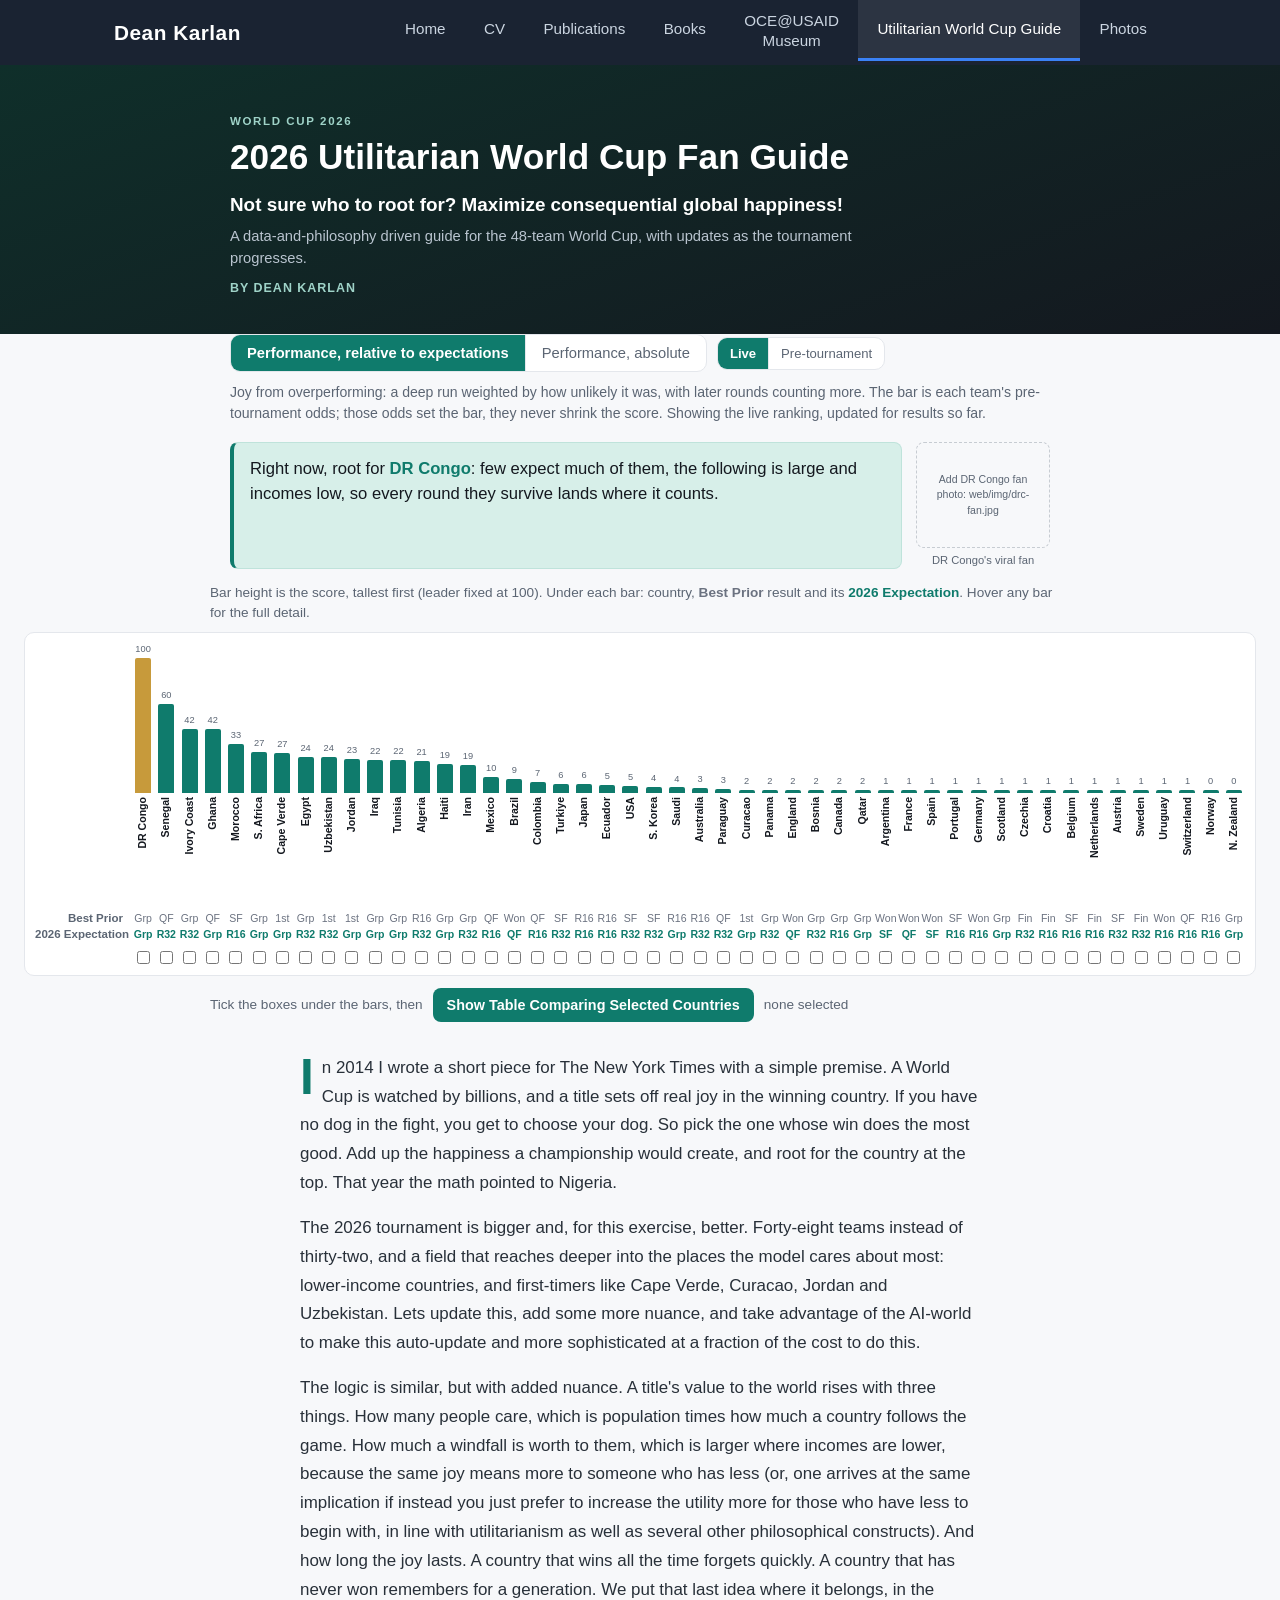
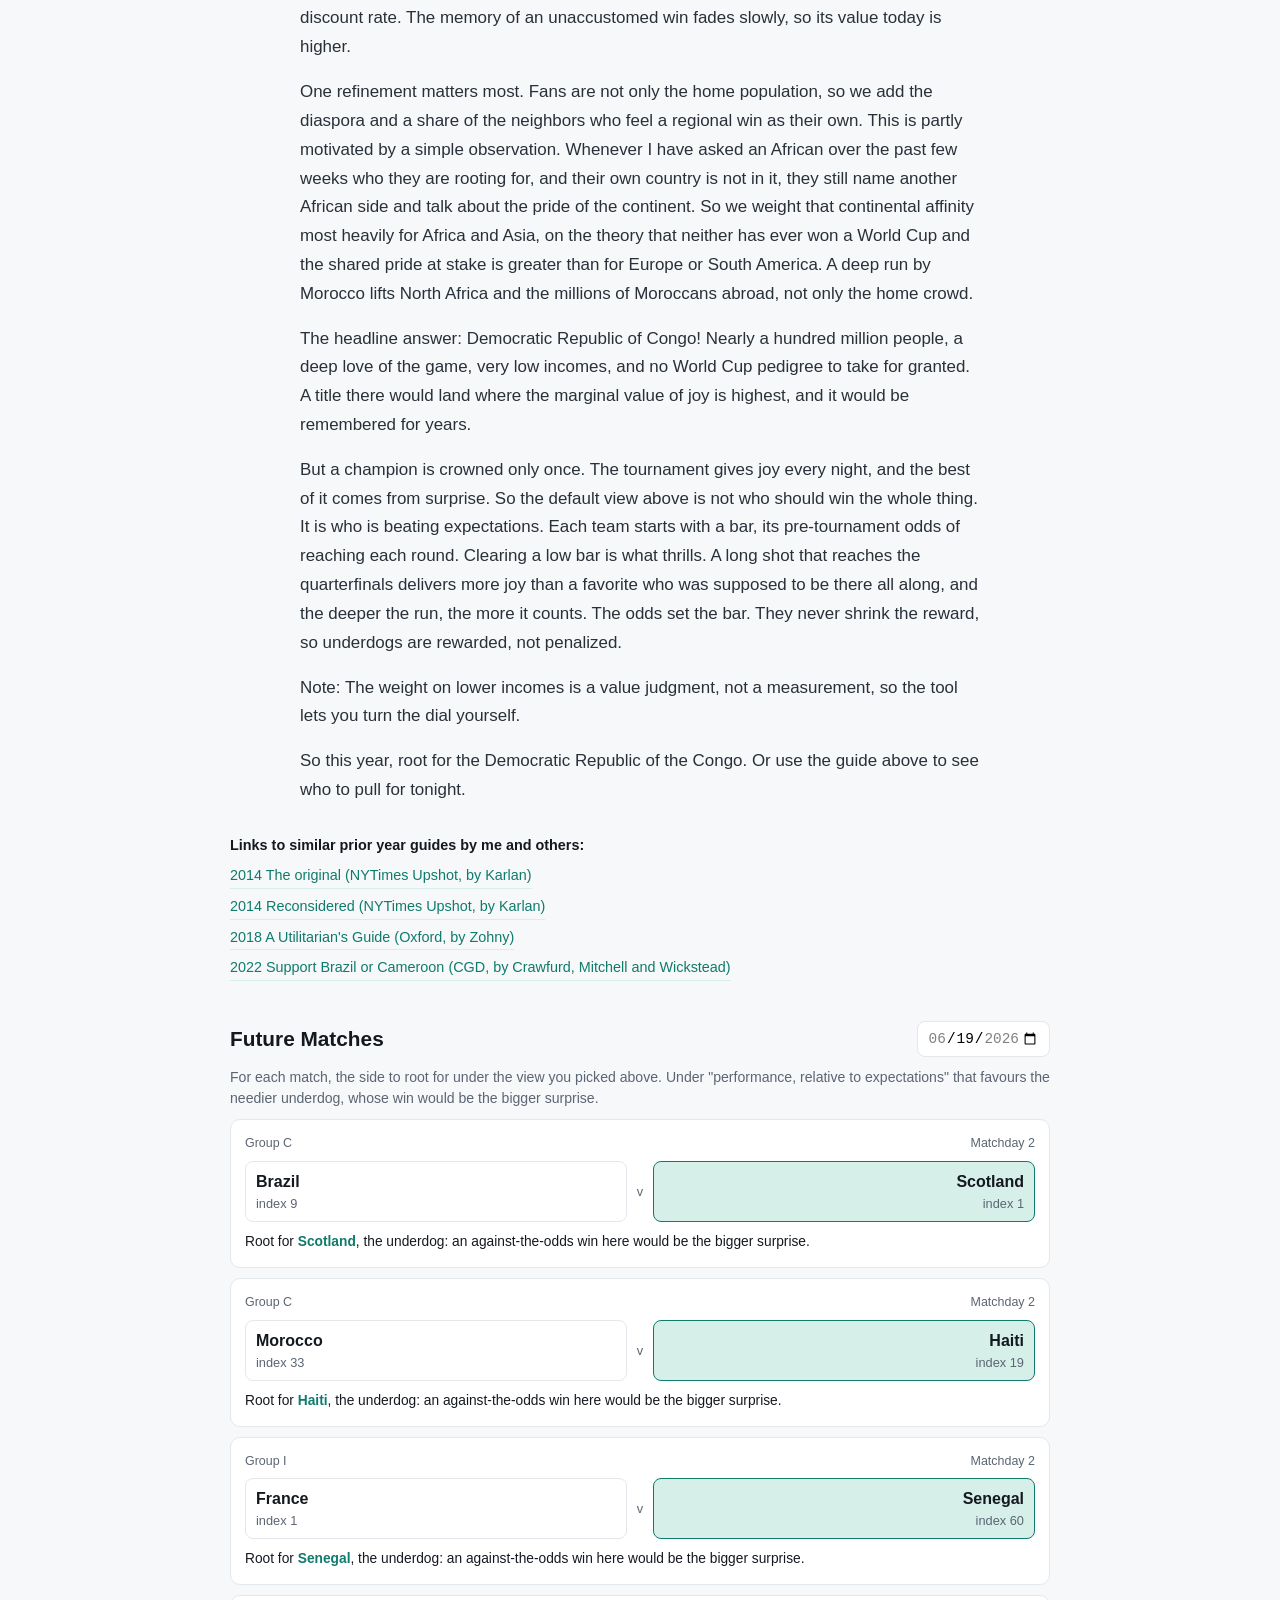
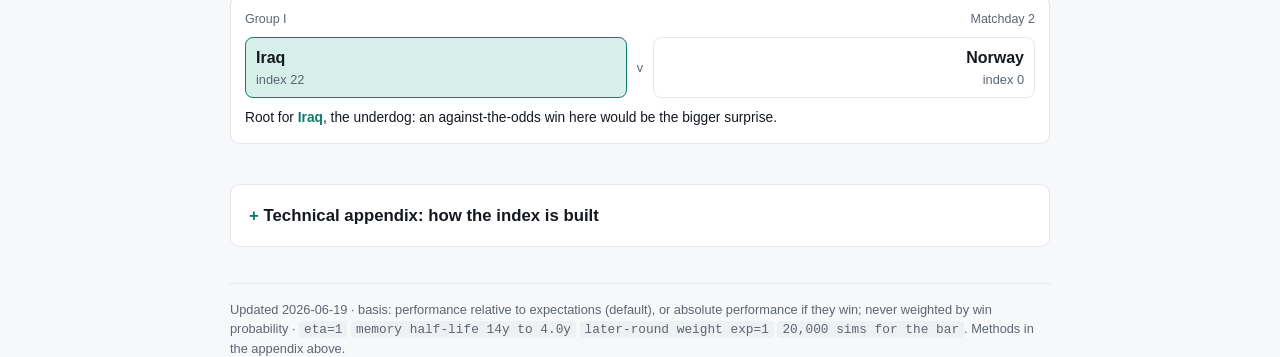
==== worldcup/web/index.html @ 887d2fe8 "Compress via a consumption floor (option C, non-linear); drop display concavity Replace the display-" ====
<!DOCTYPE html>
<html lang="en">
<head>
  <meta charset="UTF-8" />
  <meta name="viewport" content="width=device-width, initial-scale=1.0" />
  <title>2026 Utilitarian World Cup Fan Guide</title>
  <link rel="stylesheet" href="styles.css" />
</head>
<body>
  <!-- Site navigation, mirrored from deankarlan.com so this page sits inside it. -->
  <nav class="site-nav">
    <div class="nav-inner">
      <span class="site-name">Dean Karlan</span>
      <ul>
        <li><a href="https://www.deankarlan.com/">Home</a></li>
        <li><a href="https://drive.google.com/file/d/1ew7vB3uoib5L1WZr1g5mdxZ8Z6TP7IA9/view" target="_blank" rel="noopener">CV</a></li>
        <li><a href="https://www.deankarlan.com/publications">Publications</a></li>
        <li><a href="https://www.deankarlan.com/books">Books</a></li>
        <li><a href="https://www.deankarlan.com/usaid" class="two-line">OCE@USAID<br>Museum</a></li>
        <li><a href="#" class="active">Utilitarian World Cup Guide</a></li>
        <li><a href="https://www.deankarlan.com/photos">Photos</a></li>
      </ul>
    </div>
  </nav>

  <header>
    <div class="wrap">
      <p class="kicker">World Cup 2026</p>
      <h1>2026 Utilitarian World Cup Fan Guide</h1>
      <p class="standfirst">Not sure who to root for? Maximize consequential global happiness!</p>
      <p class="standfirst-sub">A data-and-philosophy driven guide for the 48-team World Cup, with updates as the tournament progresses.</p>
      <p class="byline">By Dean Karlan</p>
    </div>
  </header>

  <main class="wrap">
    <!-- Results first -->
    <section class="controls">
      <div class="toggle-row">
        <div class="toggle" id="view-toggle">
          <button data-view="surprise" class="active">Performance, relative to expectations</button>
          <button data-view="rooting">Performance, absolute</button>
        </div>
        <div class="toggle small" id="time-toggle" title="Applies to the relative-to-expectations view">
          <button data-time="live" class="active">Live</button>
          <button data-time="pre">Pre-tournament</button>
        </div>
      </div>
      <p class="view-note" id="view-note"></p>
    </section>

    <div class="topline">
      <div id="headline" class="headline"></div>
      <figure class="hero-photo">
        <img src="img/drc-fan.jpg" alt="DR Congo's viral statue fan" onerror="this.closest('figure').classList.add('noimg')" />
        <figcaption>DR Congo's viral fan</figcaption>
      </figure>
    </div>

    <section class="chart-wrap">
      <p class="chart-legend">Bar height is the score, tallest first (leader fixed at
        100). Under each bar: country, <span class="lg-prior">Best Prior</span> result
        and its <span class="lg-exp">2026 Expectation</span>. Hover any bar for the
        full detail.</p>
      <div id="chart"></div>
      <div id="tooltip" class="tooltip hidden"></div>
      <div class="compare-bar">
        <span class="compare-hint">Tick the boxes under the bars, then</span>
        <button id="compare-btn" class="compare-btn">Show Table Comparing Selected Countries</button>
        <span id="compare-count" class="compare-count"></span>
      </div>
    </section>

    <section id="compare-table" class="compare-table hidden"></section>

    <!-- Narrative -->
    <article class="essay">
      <p>In 2014 I wrote a short piece for The New York Times with a simple premise.
        A World Cup is watched by billions, and a title sets off real joy in the
        winning country. If you have no dog in the fight, you get to choose your
        dog. So pick the one whose win does the most good. Add up the happiness a
        championship would create, and root for the country at the top. That year
        the math pointed to Nigeria.</p>

      <p>The 2026 tournament is bigger and, for this exercise, better. Forty-eight
        teams instead of thirty-two, and a field that reaches deeper into the
        places the model cares about most: lower-income countries, and first-timers
        like Cape Verde, Curacao, Jordan and Uzbekistan. Lets update this, add some
        more nuance, and take advantage of the AI-world to make this auto-update and
        more sophisticated at a fraction of the cost to do this.</p>

      <p>The logic is similar, but with added nuance. A title's value to the world
        rises with three things. How many people care, which is population times
        how much a country follows the game. How much a windfall is worth to them,
        which is larger where incomes are lower, because the same joy means more to
        someone who has less (or, one arrives at the same implication if instead you
        just prefer to increase the utility more for those who have less to begin
        with, in line with utilitarianism as well as several other philosophical
        constructs). And how long the joy lasts. A country that wins all the time
        forgets quickly. A country that has never won remembers for a generation. We
        put that last idea where it belongs, in the discount rate. The memory of an
        unaccustomed win fades slowly, so its value today is higher.</p>

      <p>One refinement matters most. Fans are not only the home population, so we
        add the diaspora and a share of the neighbors who feel a regional win as
        their own. This is partly motivated by a simple observation. Whenever I have
        asked an African over the past few weeks who they are rooting for, and their
        own country is not in it, they still name another African side and talk about
        the pride of the continent. So we weight that continental affinity most
        heavily for Africa and Asia, on the theory that neither has ever won a World
        Cup and the shared pride at stake is greater than for Europe or South
        America. A deep run by Morocco lifts North Africa and the millions of
        Moroccans abroad, not only the home crowd.</p>

      <p>The headline answer: Democratic Republic of Congo! Nearly a hundred million
        people, a deep love of the game, very low incomes, and no World Cup pedigree
        to take for granted. A title there would land where the marginal value of
        joy is highest, and it would be remembered for years.</p>

      <p>But a champion is crowned only once. The tournament gives joy every night,
        and the best of it comes from surprise. So the default view above is not who
        should win the whole thing. It is who is beating expectations. Each team
        starts with a bar, its pre-tournament odds of reaching each round. Clearing
        a low bar is what thrills. A long shot that reaches the quarterfinals
        delivers more joy than a favorite who was supposed to be there all along,
        and the deeper the run, the more it counts. The odds set the bar. They never
        shrink the reward, so underdogs are rewarded, not penalized.</p>

      <p>Note: The weight on lower incomes is a value judgment, not a measurement,
        so the tool lets you turn the dial yourself.</p>

      <p>So this year, root for the Democratic Republic of the Congo. Or use the
        guide above to see who to pull for tonight.</p>
    </article>

    <div class="reading">
      <span class="reading-label">Links to similar prior year guides by me and others:</span>
      <a href="https://www.nytimes.com/2014/06/26/upshot/why-you-should-root-for-nigeria-or-brazil-mexico-or-ghana.html" target="_blank" rel="noopener">2014 The original (NYTimes Upshot, by Karlan)</a>
      <a href="https://www.nytimes.com/2014/07/05/upshot/which-world-cup-team-to-root-for-reconsidered.html" target="_blank" rel="noopener">2014 Reconsidered (NYTimes Upshot, by Karlan)</a>
      <a href="https://blog.uehiro.ox.ac.uk/2018/06/the-utilitarians-guide-to-the-fifa-world-cup/" target="_blank" rel="noopener">2018 A Utilitarian's Guide (Oxford, by Zohny)</a>
      <a href="https://www.cgdev.org/blog/why-you-should-support-brazil-or-cameroon-2022-world-cup" target="_blank" rel="noopener">2022 Support Brazil or Cameroon (CGD, by Crawfurd, Mitchell and Wickstead)</a>
    </div>

    <!-- Future matches -->
    <section class="tonight">
      <div class="tonight-head">
        <h2>Future Matches</h2>
        <input type="date" id="match-date" />
      </div>
      <p class="view-note">For each match, the side to root for under the view you
        picked above. Under "performance, relative to expectations" that favours the
        needier underdog, whose win would be the bigger surprise.</p>
      <div id="matches"></div>
    </section>

    <details class="appendix">
      <summary>Technical appendix: how the index is built</summary>
      <div class="appendix-body">
        <h3>The model</h3>
        <p>For each country <em>i</em>, the value of a title is the product of three
          terms, <strong>W = N x MU x V</strong>.</p>
        <ul>
          <li><strong>N, reach.</strong> Engaged home fans, which is population
            times how much the country follows the game, plus the diaspora, plus a
            share of co-confederation neighbors who share a regional win. That
            continental share is largest for Africa and Asia, neither of which has
            won a World Cup, and smallest for Europe and South America.</li>
          <li><strong>MU, need.</strong> The same joy is worth more to a country
            with less, the standard economics of diminishing marginal utility. So we
            weight each country by how poor it is. A country whose people consume
            half as much per head as another counts, at the default setting, for
            roughly twice as much. One parameter sets how hard we lean toward the
            poor: crank it up and we favor the poor even more; lower it toward zero
            and we favor them less, until at zero everyone counts the same. Which
            value to choose is ultimately a question for the philosopher and the
            social planner. The tilt toward the poor is always on. Below a
            subsistence consumption level the weight stops rising, so the very
            poorest countries are treated alike rather than one extreme outlier
            dwarfing every other team.</li>
          <li><strong>V, memory.</strong> A title is a glow that fades, and we value
            the present value of that fading stream rather than a single moment.
            Pedigree sets how fast it fades. A serial winner's glow is largely gone
            in about four years; a country with no history holds it for around
            fourteen.</li>
        </ul>

        <h3>Performance relative to expectations (the default view)</h3>
        <p>The bar is each team's pre-tournament chance of reaching each knockout
          round, from an Elo simulation of the real bracket. The surprise of a run
          is how unlikely it was, summed over the rounds the team reaches and
          weighted so deeper rounds count for more. The odds set the bar. They never
          weight the welfare, so the method rewards underdogs rather than favorites.
          A second toggle compares the live standing with the frozen pre-tournament
          one.</p>

        <h3>Data sources</h3>
        <ul>
          <li>Population and consumption: World Bank World Development Indicators
            (population, and GNI per capita at purchasing power parity).</li>
          <li>The 48-team field and the group draw: FIFA (final draw, 5 December
            2025).</li>
          <li>Team strength and the expectation bar: World Football Elo Ratings
            (eloratings.net).</li>
          <li>Soccer interest: Google Trends, FIFA Big Count registered players, and
            a curated culture and television-reach score.</li>
          <li>Diaspora size: United Nations international migrant-stock estimates.</li>
          <li>Pedigree and best prior finishes: World Cup and continental
            championship records.</li>
          <li>Live results and fixtures: football-data.org.</li>
        </ul>

        <h3>The evidence behind the joy</h3>
        <p>That happiness tracks surprise: Rutledge, Skandali, Dayan and Dolan
          (2014), Mellers et al. (1997), Koszegi and Rabin (2006). That it fades,
          faster with repetition: Frederick and Loewenstein (1999). That a shocking,
          meaningful win is remembered for years: Brown and Kulik (1977). That the
          daily mood bump itself is brief: Stieger, Goetz and Gehrig (2015). On the
          size of the wellbeing effect of national sporting success: Kavetsos and
          Szymanski (2010).</p>

        <h3>Caveats</h3>
        <ul>
          <li>Diaspora, interest and pedigree figures are documented estimates.</li>
          <li>The size of the happiness bump is a flat assumed value.</li>
          <li>Not yet incorporated: upset losses can raise domestic violence (Card
            and Dahl 2011), and the losing finalist's fans are let down.</li>
        </ul>

        <p class="produced">Produced using Claude.ai code.</p>
      </div>
    </details>

    <footer id="meta" class="meta"></footer>
  </main>

  <script src="app.js"></script>
</body>
</html>
---- worldcup/web/styles.css ----
:root {
  --ink: #14181f;
  --muted: #5b6573;
  --line: #e4e7ec;
  --bg: #f7f8fa;
  --card: #ffffff;
  --accent: #0f7b6c;
  --accent-soft: #d7efe9;
  --gold: #c79a3b;
  --bar: #0f7b6c;
  --bar-soft: #e6efee;
}

* { margin: 0; padding: 0; box-sizing: border-box; }

body {
  font-family: -apple-system, BlinkMacSystemFont, "Segoe UI", Roboto, Helvetica, sans-serif;
  color: var(--ink);
  background: var(--bg);
  line-height: 1.5;
}

/* Site navigation, mirrored from deankarlan.com */
.site-nav {
  background: #1a2332;
  position: sticky;
  top: 0;
  z-index: 200;
}
.site-nav .nav-inner {
  max-width: 1100px;
  margin: 0 auto;
  display: flex;
  align-items: center;
  justify-content: space-between;
  padding: 0 1.5rem;
}
.site-nav .site-name {
  color: #fff;
  font-size: 1.3rem;
  font-weight: 600;
  padding: 1rem 0;
  letter-spacing: 0.5px;
}
.site-nav ul { list-style: none; display: flex; gap: 0; margin: 0; padding: 0; }
.site-nav li a {
  color: #cbd5e1;
  text-decoration: none;
  padding: 1.1rem 1.2rem;
  display: block;
  font-size: 0.95rem;
  transition: all 0.2s;
  border-bottom: 3px solid transparent;
}
.site-nav li a.two-line { text-align: center; line-height: 1.3; padding-top: 0.7rem; padding-bottom: 0.7rem; }
.site-nav li a:hover, .site-nav li a.active {
  color: #fff;
  background: rgba(255, 255, 255, 0.08);
  border-bottom-color: #3b82f6;
}

/* Background / further-reading links on the front page */
.reading {
  margin: 30px 0 8px;
  display: flex;
  flex-direction: column;
  align-items: flex-start;
  gap: 7px;
  font-size: 0.9rem;
}
.reading-label { color: var(--ink); font-weight: 700; margin-bottom: 2px; }
.reading a {
  color: var(--accent);
  text-decoration: none;
  border-bottom: 1px solid var(--accent-soft);
  padding-bottom: 1px;
}
.reading a:hover { border-bottom-color: var(--accent); }

.wrap { max-width: 860px; margin: 0 auto; padding: 0 20px; }

header {
  background: linear-gradient(160deg, #0f2f2a 0%, #14181f 100%);
  color: #fff;
  padding: 48px 0 36px;
}

.kicker {
  text-transform: uppercase;
  letter-spacing: 0.14em;
  font-size: 0.72rem;
  color: #9fd3c8;
  font-weight: 600;
}

header h1 { font-size: 2.2rem; line-height: 1.1; margin: 8px 0 14px; }

.standfirst { max-width: 640px; color: #fff; font-size: 1.18rem; font-weight: 600; }
.standfirst-sub { margin-top: 6px; max-width: 640px; color: #b9c4cf; font-size: 0.92rem; }
.byline {
  margin-top: 10px; color: #9fd3c8; font-size: 0.78rem; font-weight: 700;
  letter-spacing: 0.08em; text-transform: uppercase;
}

/* Readable main text */
.essay { max-width: 680px; margin: 32px auto 8px; }
.essay p { margin-bottom: 16px; font-size: 1.06rem; line-height: 1.7; color: #283039; }
.essay p:first-child::first-letter {
  font-size: 3.1rem; line-height: 0.8; font-weight: 700;
  float: left; margin: 4px 8px 0 0; color: var(--accent);
}

.toolintro { margin-top: 26px; }
.toolintro h2 { font-size: 1.4rem; margin-bottom: 10px; }

/* Live pick callout, now in the light body */
#headline.headline {
  background: var(--accent-soft);
  border: 1px solid #bfe3db;
  border-left: 4px solid var(--accent);
  border-radius: 8px;
  padding: 14px 16px;
  font-size: 1.04rem;
  color: var(--ink);
}
#headline.headline b { color: var(--accent); font-weight: 700; }

/* Technical appendix (native expand/collapse) */
.appendix {
  margin-top: 40px;
  background: var(--card);
  border: 1px solid var(--line);
  border-radius: 10px;
  padding: 4px 18px;
}
.appendix summary {
  cursor: pointer;
  font-weight: 600;
  font-size: 1.05rem;
  padding: 14px 0;
  color: var(--ink);
  list-style: none;
}
.appendix summary::-webkit-details-marker { display: none; }
.appendix summary::before { content: "+ "; color: var(--accent); font-weight: 700; }
.appendix[open] summary::before { content: "- "; }
.appendix-body { padding: 4px 0 16px; max-width: 680px; }
.appendix-body h3 { font-size: 1rem; margin: 18px 0 6px; color: var(--accent); }
.appendix-body p, .appendix-body li { font-size: 0.94rem; line-height: 1.6; color: #3a434e; }
.appendix-body ul { margin: 6px 0 6px 18px; }
.appendix-body li { margin-bottom: 6px; }
.appendix-body .produced { margin-top: 20px; font-size: 0.85rem; color: var(--muted); font-style: italic; }

main { padding: 28px 0 60px; }

.controls { margin-bottom: 18px; }

.toggle-row { display: flex; gap: 10px; flex-wrap: wrap; align-items: center; }
.toggle.small button { padding: 8px 12px; font-size: 0.82rem; }
.toggle.muted { opacity: 0.4; }

.toggle {
  display: inline-flex;
  background: var(--card);
  border: 1px solid var(--line);
  border-radius: 10px;
  overflow: hidden;
  flex-wrap: wrap;
}
.toggle button {
  border: none;
  background: none;
  padding: 10px 16px;
  font-size: 0.92rem;
  cursor: pointer;
  color: var(--muted);
  border-right: 1px solid var(--line);
}
.toggle button:last-child { border-right: none; }
.toggle button.active { background: var(--accent); color: #fff; font-weight: 600; }

.view-note { color: var(--muted); font-size: 0.88rem; margin-top: 10px; }

.ranking { display: flex; flex-direction: column; gap: 8px; margin-top: 8px; }

.row {
  background: var(--card);
  border: 1px solid var(--line);
  border-radius: 10px;
  padding: 12px 14px;
  display: grid;
  grid-template-columns: 26px 2fr 2.4fr;
  align-items: center;
  gap: 14px;
  cursor: pointer;
  transition: border-color 0.15s, transform 0.05s;
}
.row:hover { border-color: var(--accent); }
.row:active { transform: scale(0.998); }
.row .rank { color: var(--muted); font-variant-numeric: tabular-nums; font-size: 0.9rem; }
.row .name { font-weight: 600; }
.row .name small { display: block; font-weight: 400; color: var(--muted); font-size: 0.76rem; }
.row .compare { margin-top: 5px; display: flex; flex-direction: column; gap: 1px; }
.row .cmp { font-size: 0.8rem; color: #3a434e; font-variant-numeric: tabular-nums; }
.row .cmp .cmp-k { display: inline-block; min-width: 118px; color: var(--muted); }
.row .badge {
  display: inline-block; font-size: 0.62rem; font-weight: 700; letter-spacing: 0.03em;
  color: var(--gold); margin-left: 6px; vertical-align: middle;
}
.row .badge.host { color: var(--accent); }
.row .badge.out { color: #b91c1c; }

.bar-wrap { background: var(--bar-soft); border-radius: 6px; height: 22px; position: relative; }
.bar { background: var(--bar); height: 100%; border-radius: 6px; min-width: 2px; }
.bar-val {
  position: absolute; right: 8px; top: 0; line-height: 22px;
  font-size: 0.78rem; font-weight: 600; color: var(--ink);
}
.row .p { text-align: right; font-size: 0.82rem; color: var(--muted); font-variant-numeric: tabular-nums; }

.row.top .bar { background: var(--gold); }

.tonight { margin-top: 40px; }
.tonight-head { display: flex; align-items: center; justify-content: space-between; gap: 12px; }
.tonight-head h2 { font-size: 1.3rem; }
#match-date { padding: 8px 10px; border: 1px solid var(--line); border-radius: 8px; font-size: 0.9rem; }

.match {
  background: var(--card); border: 1px solid var(--line); border-radius: 10px;
  padding: 14px; margin-top: 10px;
}
.match-top { display: flex; justify-content: space-between; color: var(--muted); font-size: 0.78rem; margin-bottom: 8px; }
.match-teams { display: grid; grid-template-columns: 1fr auto 1fr; align-items: center; gap: 10px; }
.side { padding: 8px 10px; border-radius: 8px; border: 1px solid var(--line); }
.side.pick { border-color: var(--accent); background: var(--accent-soft); }
.side .tn { font-weight: 600; }
.side .ti { font-size: 0.8rem; color: var(--muted); }
.side.right { text-align: right; }
.vs { color: var(--muted); font-size: 0.8rem; }
.pick-line { margin-top: 10px; font-size: 0.86rem; }
.pick-line b { color: var(--accent); }
.empty { color: var(--muted); padding: 16px 0; }

.meta { margin-top: 36px; padding-top: 16px; border-top: 1px solid var(--line); color: var(--muted); font-size: 0.8rem; }
.meta code { background: #eef1f4; padding: 1px 5px; border-radius: 4px; }

.drawer {
  position: fixed; top: 0; right: 0; width: 380px; max-width: 92vw; height: 100%;
  background: #fff; box-shadow: -4px 0 24px rgba(0,0,0,0.18); z-index: 50;
  padding: 24px; overflow-y: auto; transition: transform 0.22s ease;
}
.drawer.hidden { transform: translateX(102%); }
#drawer-close { position: absolute; top: 12px; right: 16px; border: none; background: none; font-size: 1.7rem; cursor: pointer; color: var(--muted); }
.drawer h3 { font-size: 1.3rem; margin-bottom: 2px; }
.drawer .sub { color: var(--muted); font-size: 0.85rem; margin-bottom: 16px; }
.kv { display: flex; justify-content: space-between; padding: 9px 0; border-bottom: 1px solid var(--line); font-size: 0.9rem; }
.kv .k { color: var(--muted); }
.kv .v { font-weight: 600; font-variant-numeric: tabular-nums; }
.kv-group {
  margin-top: 18px; margin-bottom: 2px; font-size: 0.72rem; font-weight: 700;
  text-transform: uppercase; letter-spacing: 0.08em; color: var(--accent);
}
.drawer .note { margin-top: 16px; font-size: 0.82rem; color: var(--muted); background: var(--bg); padding: 12px; border-radius: 8px; }

@media (max-width: 620px) {
  .row { grid-template-columns: 22px 1.5fr 1.5fr; }
  .row .cmp .cmp-k { min-width: 0; margin-right: 4px; }
  header h1 { font-size: 1.7rem; }
  .site-nav .nav-inner { flex-direction: column; padding: 0.4rem 1rem; }
  .site-nav .site-name { padding: 0.5rem 0; }
  .site-nav ul { flex-wrap: wrap; justify-content: center; }
  .site-nav li a { padding: 0.6rem 0.7rem; font-size: 0.82rem; }
  .site-nav li a.two-line br { display: none; }
}

/* ---- Compare bar ---- */
.compare-bar { margin-top: 12px; display: flex; align-items: center; gap: 12px; flex-wrap: wrap; }
.compare-btn {
  background: var(--accent); color: #fff; border: none; border-radius: 8px;
  padding: 9px 14px; font-size: 0.9rem; font-weight: 600; cursor: pointer;
}
.compare-btn:hover { background: #0c6457; }
.compare-count { color: var(--muted); font-size: 0.85rem; }

/* ---- Flipped bar chart ---- */
.chart-wrap { margin-top: 14px; }
.chart-legend { color: var(--muted); font-size: 0.85rem; margin-bottom: 8px; }
.chart-legend .lg-prior { color: #6b7280; font-weight: 700; }
.chart-legend .lg-exp { color: var(--accent); font-weight: 700; }

.chart-scroll {
  overflow-x: auto;
  padding: 6px 2px 10px;
  border: 1px solid var(--line);
  border-radius: 10px;
  background: var(--card);
}
.chart { display: flex; align-items: flex-end; gap: 3px; min-width: min-content; }
.col {
  flex: 0 0 76px; width: 76px; display: flex; flex-direction: column;
  align-items: center; padding: 4px 2px 6px; border-radius: 6px; cursor: default;
}
.col:hover { background: #eef5f3; }
.col-val { font-size: 0.72rem; font-weight: 700; color: var(--ink); height: 15px; }
.barbox { height: 200px; width: 100%; display: flex; align-items: flex-end; justify-content: center; }
.bar { width: 62%; min-height: 2px; background: var(--bar); border-radius: 3px 3px 0 0; transition: height 0.2s; }
.col.top .bar { background: var(--gold); }
.col.out .bar { background: #d8a7a7; }
.col-name {
  font-size: 0.72rem; font-weight: 600; text-align: center; margin-top: 5px;
  line-height: 1.12; height: 26px; overflow: hidden; color: var(--ink);
}
.col-prior { font-size: 0.7rem; color: #6b7280; margin-top: 2px; }
.col-exp { font-size: 0.7rem; color: var(--accent); font-weight: 600; }
.col-check { margin-top: 5px; cursor: pointer; }

/* ---- Hover detail card ---- */
.tooltip {
  position: fixed; z-index: 300; width: 250px; background: #fff;
  border: 1px solid var(--line); border-radius: 10px; padding: 10px 12px;
  box-shadow: 0 8px 28px rgba(0,0,0,0.18); font-size: 0.8rem; pointer-events: none;
}
.tooltip.hidden { display: none; }
.tooltip .tip-title { font-weight: 700; font-size: 0.98rem; }
.tooltip .tip-sub { color: var(--muted); font-size: 0.78rem; margin-bottom: 6px; }
.tooltip .kv { display: flex; justify-content: space-between; padding: 3px 0; border-bottom: 1px solid #f1f3f5; }
.tooltip .kv .k { color: var(--muted); }
.tooltip .kv .v { font-weight: 600; font-variant-numeric: tabular-nums; }

/* ---- Comparison table ---- */
.compare-table { margin: 18px 0; background: var(--card); border: 1px solid var(--line); border-radius: 10px; padding: 8px 14px 14px; }
.compare-table.hidden { display: none; }
.compare-table .ct-head { display: flex; align-items: center; justify-content: space-between; }
.compare-table h3 { font-size: 1.05rem; }
#ct-close { background: none; border: none; font-size: 1.5rem; color: var(--muted); cursor: pointer; line-height: 1; }
.ct-scroll { overflow-x: auto; }
.compare-table table { border-collapse: collapse; width: 100%; font-size: 0.86rem; }
.compare-table th, .compare-table td { padding: 7px 10px; text-align: right; white-space: nowrap; border-bottom: 1px solid var(--line); }
.compare-table thead th { color: var(--ink); font-weight: 700; border-bottom: 2px solid var(--line); position: sticky; top: 0; background: var(--card); }
.compare-table tbody th { text-align: left; color: var(--muted); font-weight: 500; }
.compare-table tbody td { font-weight: 600; font-variant-numeric: tabular-nums; }
.compare-table .empty { color: var(--muted); padding: 10px 2px; }

@media (max-width: 620px) {
  .col { flex-basis: 64px; width: 64px; }
}

/* ============ v2: flipped chart, pinned card, photo ============ */
html { overflow-x: clip; }

.topline { display: flex; gap: 14px; align-items: stretch; }
.topline #headline { flex: 1; }
.hero-photo { flex: 0 0 134px; width: 134px; margin: 0; text-align: center; }
.hero-photo img { width: 100%; height: 92px; object-fit: cover; border-radius: 8px; display: block; }
.hero-photo figcaption { font-size: 0.7rem; color: var(--muted); margin-top: 4px; }
.hero-photo.noimg img { display: none; }
.hero-photo.noimg::before {
  content: "Add DR Congo fan photo: web/img/drc-fan.jpg";
  display: flex; align-items: center; justify-content: center; text-align: center;
  height: 92px; border: 1px dashed #c7ccd2; border-radius: 8px; color: var(--muted);
  font-size: 0.66rem; padding: 6px;
}

/* Full-width chart band so 48 bars fit with no horizontal scroll */
.chart-wrap { position: relative; width: 100vw; margin-left: calc(50% - 50vw); padding: 0 24px; margin-top: 14px; }
.chart-legend { max-width: 860px; margin: 0 auto 8px; }

#chart {
  display: grid;
  grid-template-rows: 150px 118px 16px 16px 24px;
  column-gap: 1px;
  align-items: stretch;
  border: 1px solid var(--line);
  border-radius: 10px;
  background: var(--card);
  padding: 10px 10px 8px;
}
#chart .g-label {
  align-self: center; text-align: right; padding-right: 8px;
  font-size: 0.72rem; font-weight: 600; color: var(--muted); white-space: nowrap;
}
.barcell { display: flex; flex-direction: column; justify-content: flex-end; align-items: center; }
.barcell .bval { font-size: 0.58rem; color: var(--muted); margin-bottom: 1px; }
.barcell .bar { width: 72%; min-height: 2px; background: var(--bar); border-radius: 2px 2px 0 0; }
.barcell.top .bar { background: var(--gold); }
.barcell.out .bar { background: #d8a7a7; }
.namecell { display: flex; justify-content: center; align-items: flex-start; overflow: hidden; padding-top: 4px; }
.namecell span { writing-mode: vertical-rl; transform: rotate(180deg); font-size: 0.66rem; font-weight: 600; color: var(--ink); white-space: nowrap; }
.abbr { text-align: center; font-size: 0.66rem; line-height: 1.4; overflow: hidden; white-space: nowrap; }
.abbr.prior { color: #6b7280; }
.abbr.exp { color: var(--accent); font-weight: 700; }
.checkcell { display: flex; justify-content: center; align-items: center; }
.checkcell .col-check { cursor: pointer; }

#tooltip {
  position: absolute; z-index: 50; width: 226px;
  background: #fff; border: 1px solid var(--line); border-radius: 8px;
  padding: 8px 10px; box-shadow: 0 8px 26px rgba(0,0,0,0.18);
  font-size: 0.72rem; pointer-events: none;
}
#tooltip.hidden { display: none; }
#tooltip .tip-title { font-weight: 700; font-size: 0.92rem; }
#tooltip .tip-sub { color: var(--muted); font-size: 0.7rem; margin-bottom: 5px; }
#tooltip .kv { display: flex; justify-content: space-between; gap: 10px; padding: 1px 0; }
#tooltip .kv .k { color: var(--muted); }
#tooltip .kv .v { font-weight: 600; font-variant-numeric: tabular-nums; }

.compare-bar { max-width: 860px; margin: 12px auto 0; display: flex; align-items: center; gap: 10px; flex-wrap: wrap; }
.compare-hint { color: var(--muted); font-size: 0.85rem; }
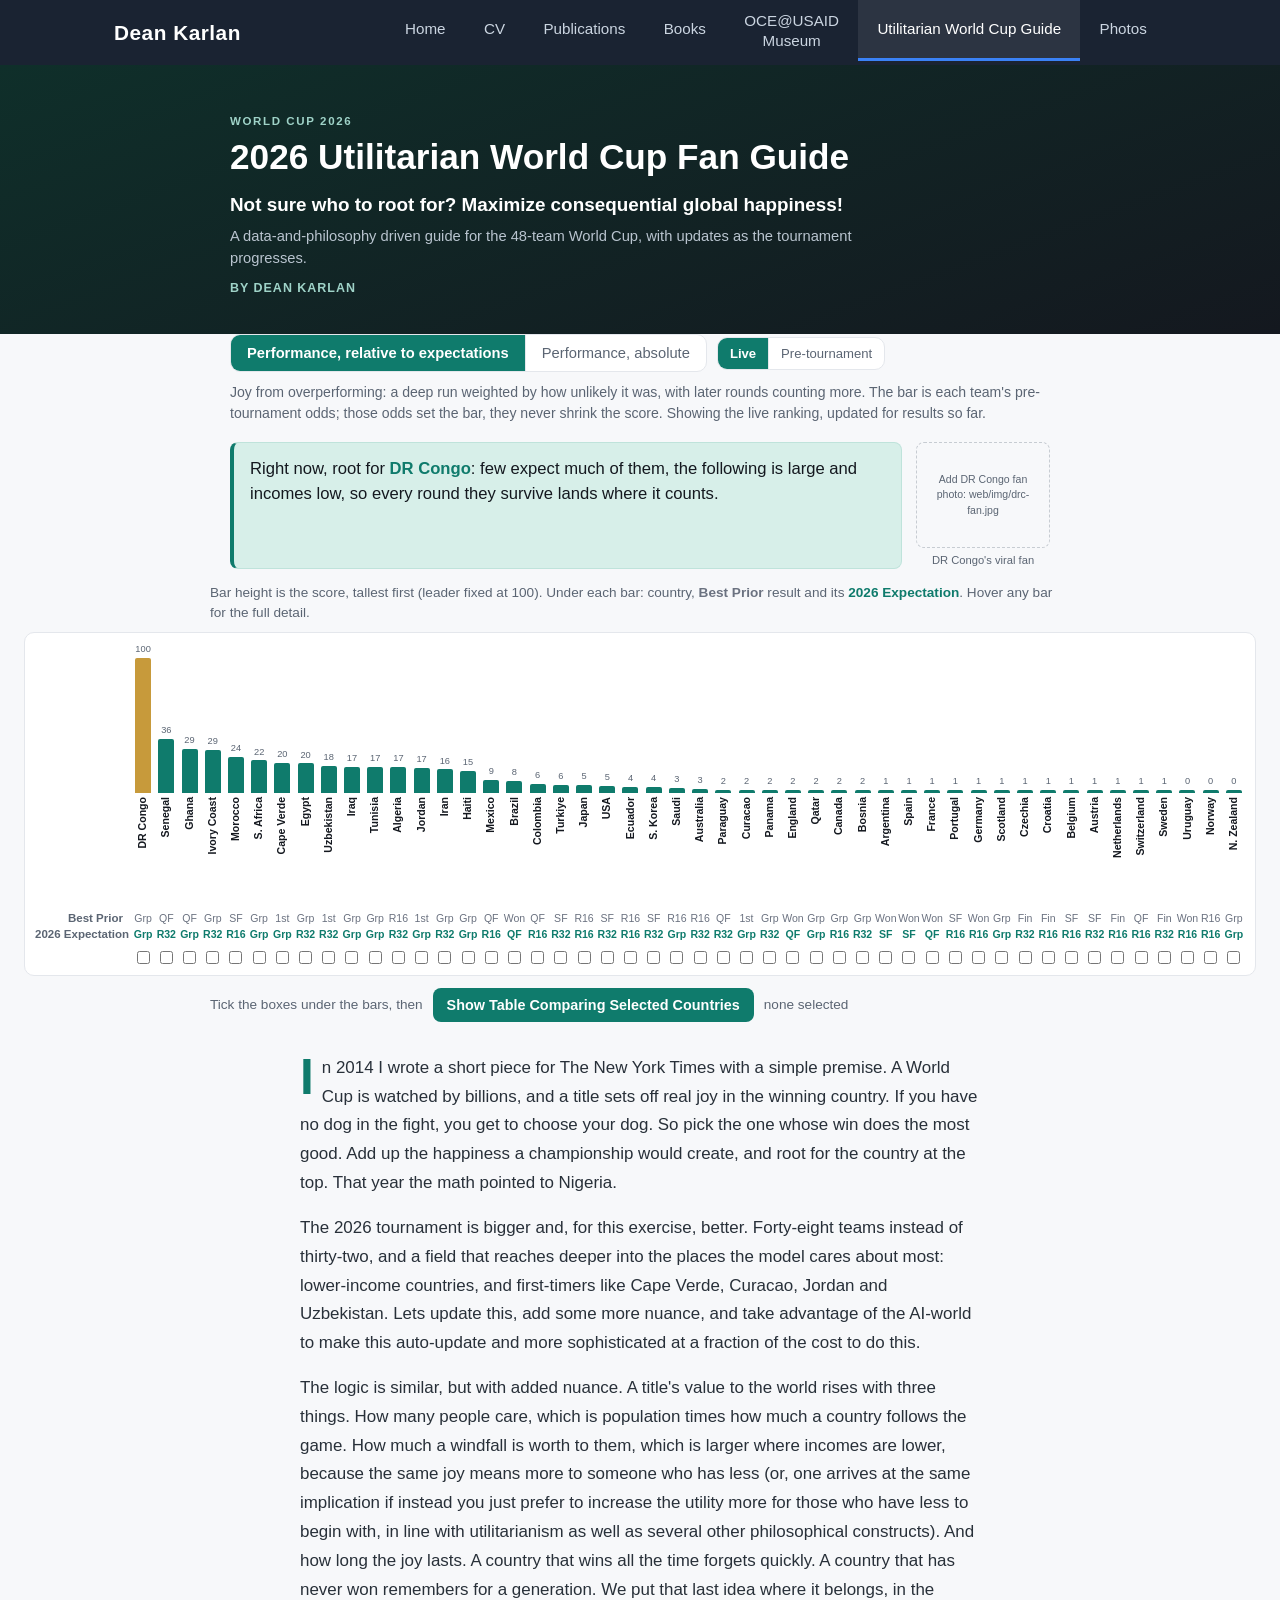
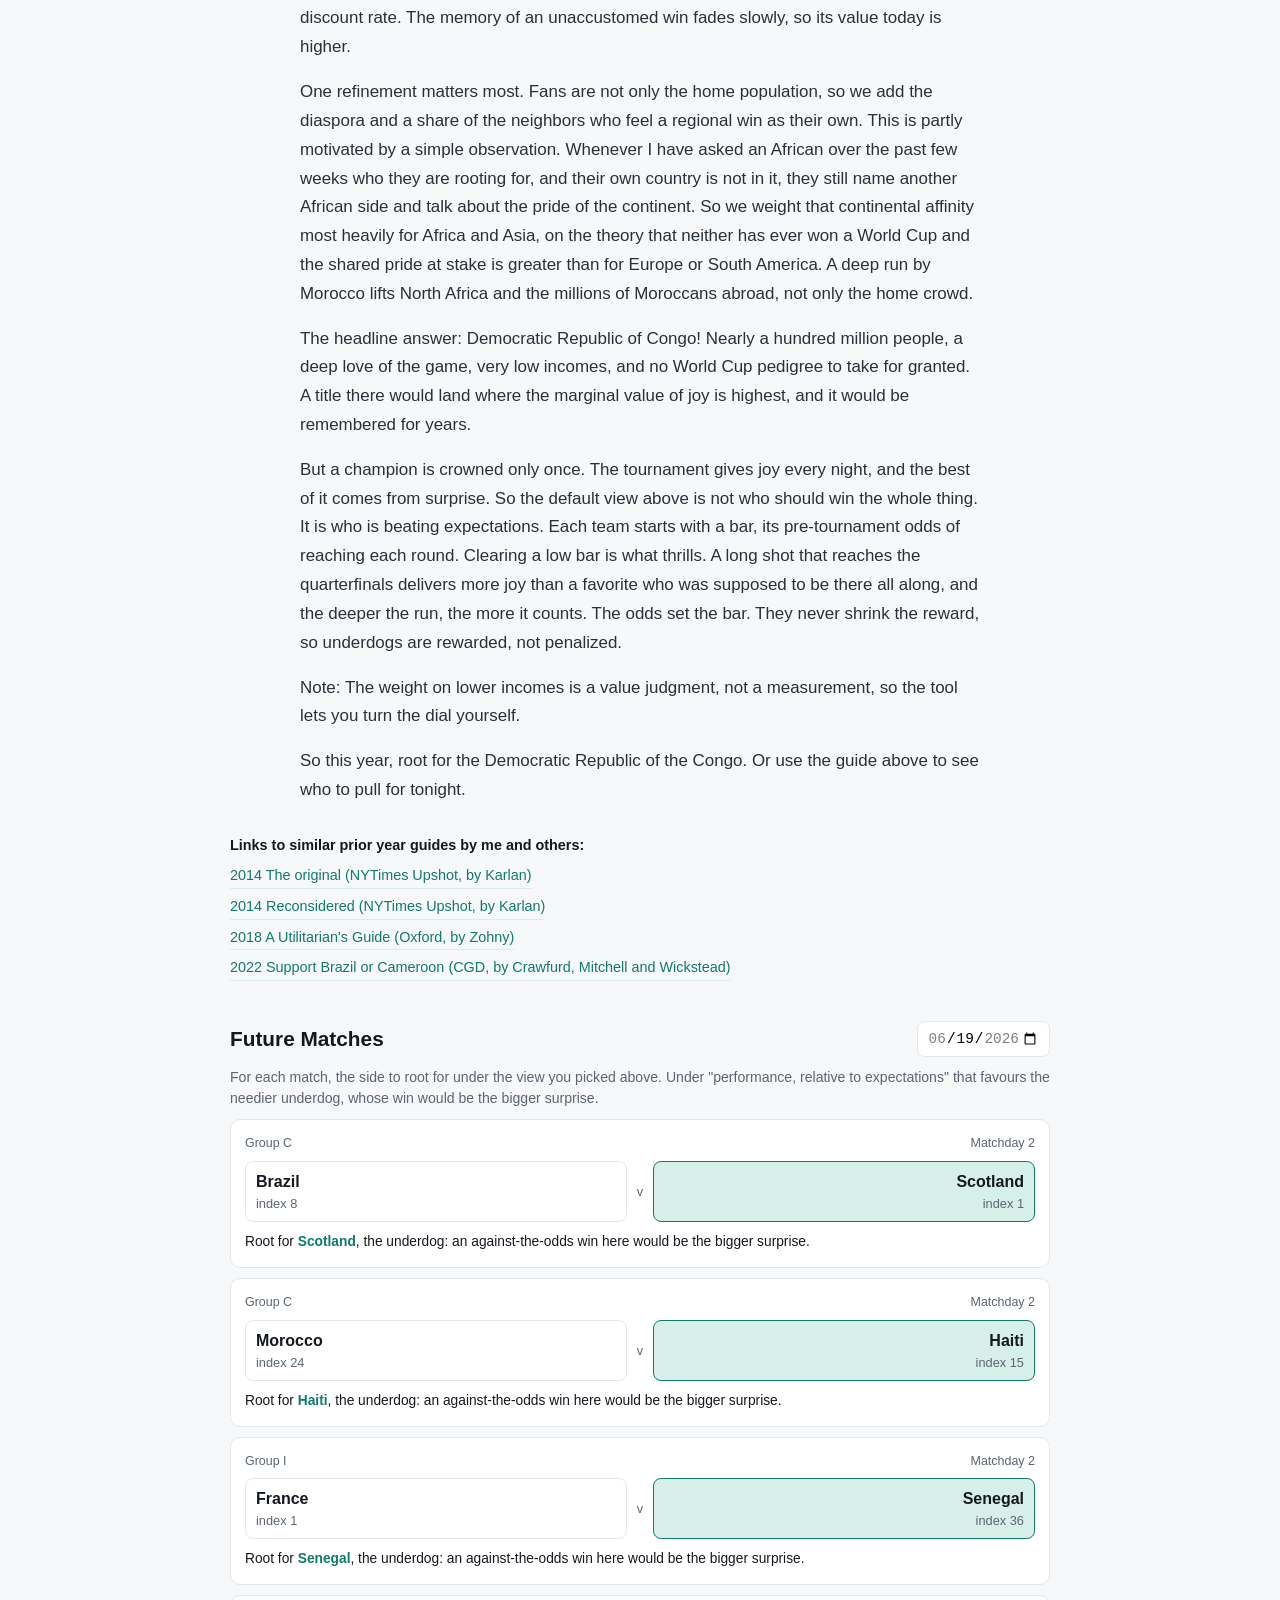
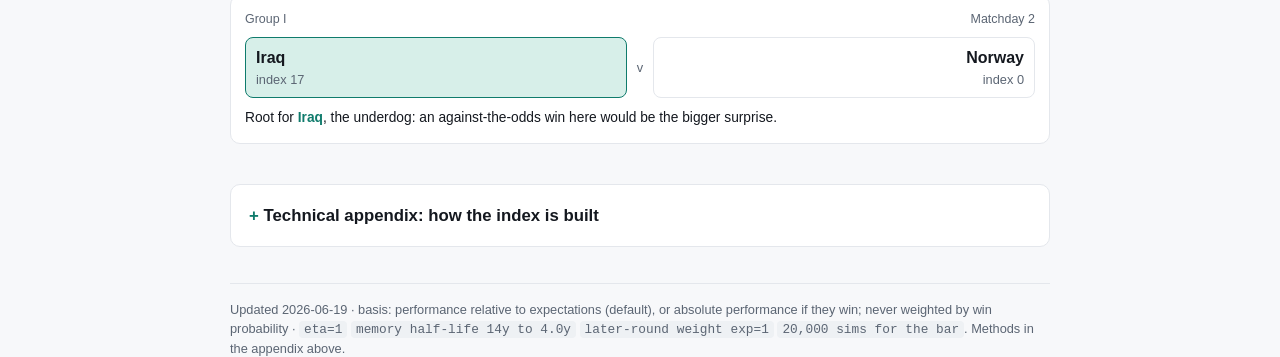
==== commit b9f55a34: "Use a smooth subsistence offset for the income weight (Stone-Geary) Per the model owner's choice, re" ====
--- a/worldcup/web/index.html
+++ b/worldcup/web/index.html
@@ -173,10 +173,10 @@
             poor: crank it up and we favor the poor even more; lower it toward zero
             and we favor them less, until at zero everyone counts the same. Which
             value to choose is ultimately a question for the philosopher and the
-            social planner. The tilt toward the poor is always on. Below a
-            subsistence consumption level the weight stops rising, so the very
-            poorest countries are treated alike rather than one extreme outlier
-            dwarfing every other team.</li>
+            social planner. The tilt toward the poor is always on. We also add a
+            subsistence amount to consumption before taking the weight, so the very
+            poorest are weighted similarly, though never identically, and one extreme
+            outlier does not dwarf every other team.</li>
           <li><strong>V, memory.</strong> A title is a glow that fades, and we value
             the present value of that fading stream rather than a single moment.
             Pedigree sets how fast it fades. A serial winner's glow is largely gone
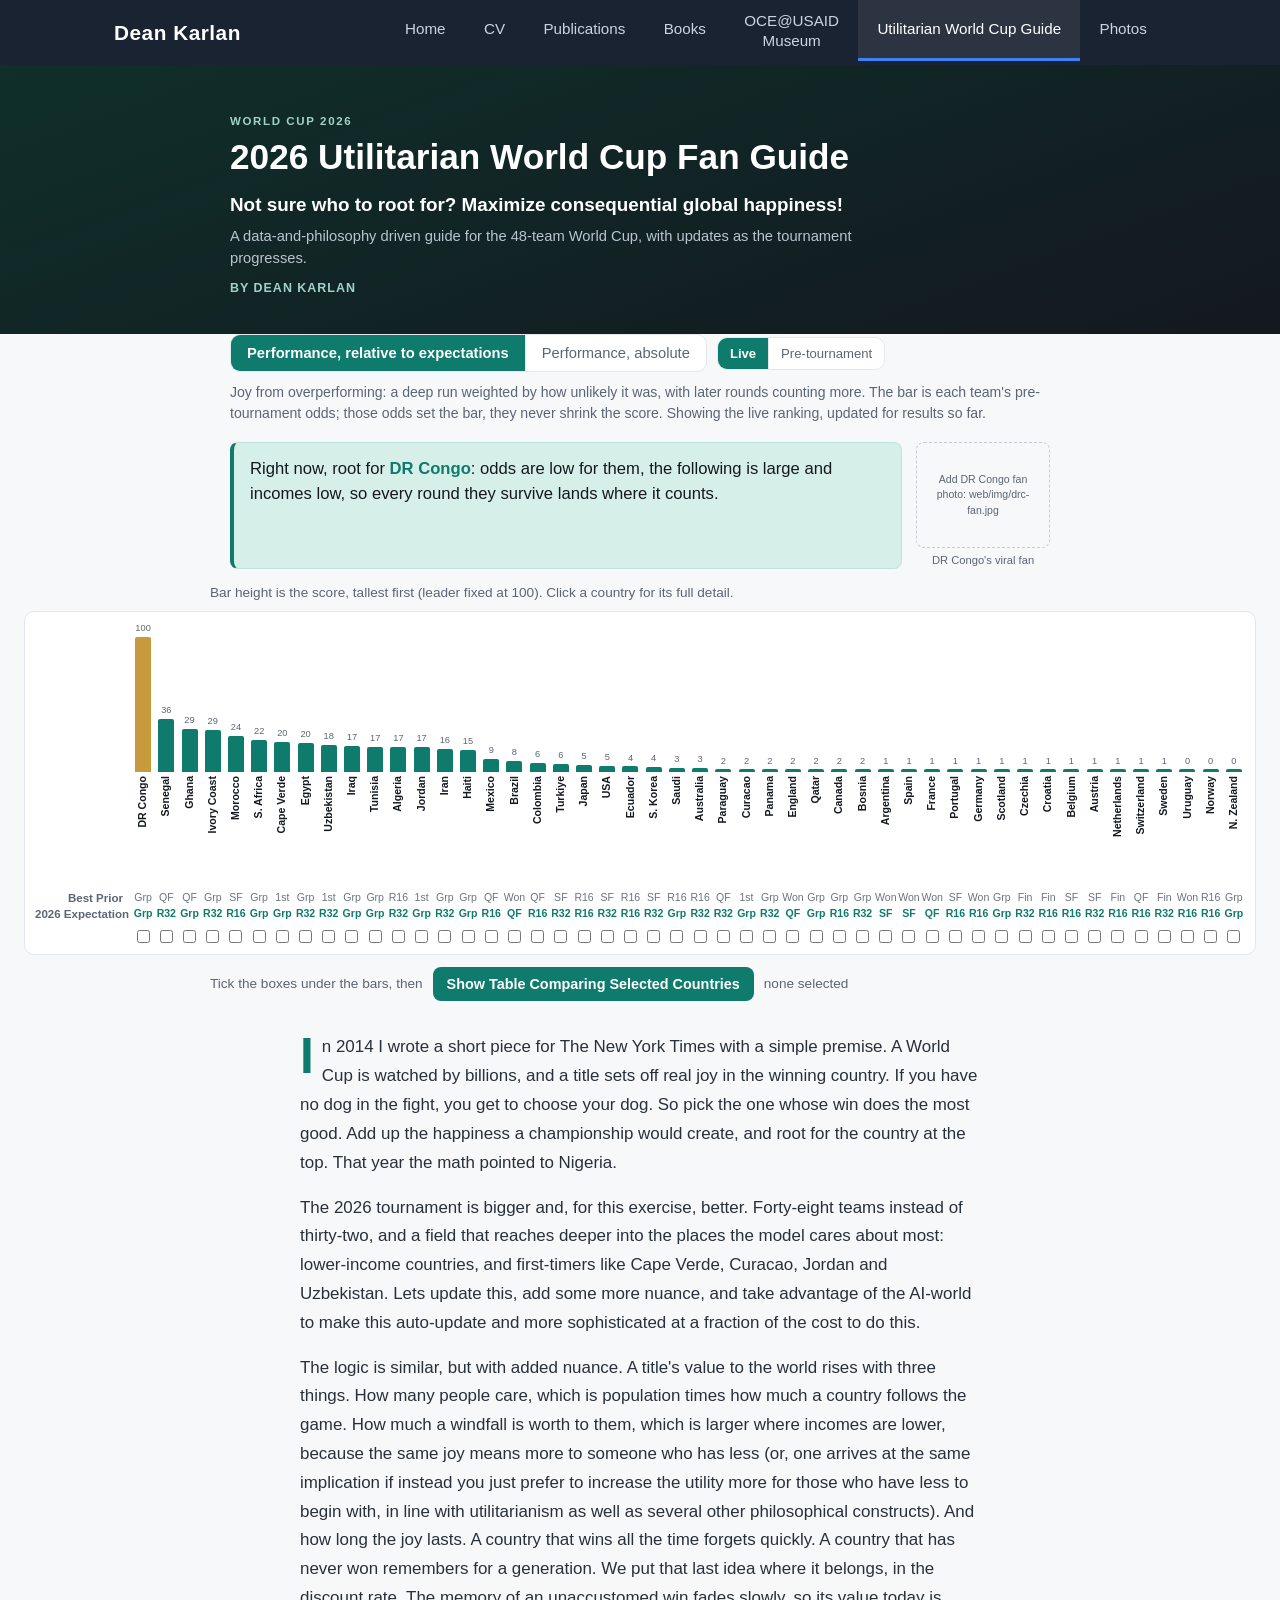
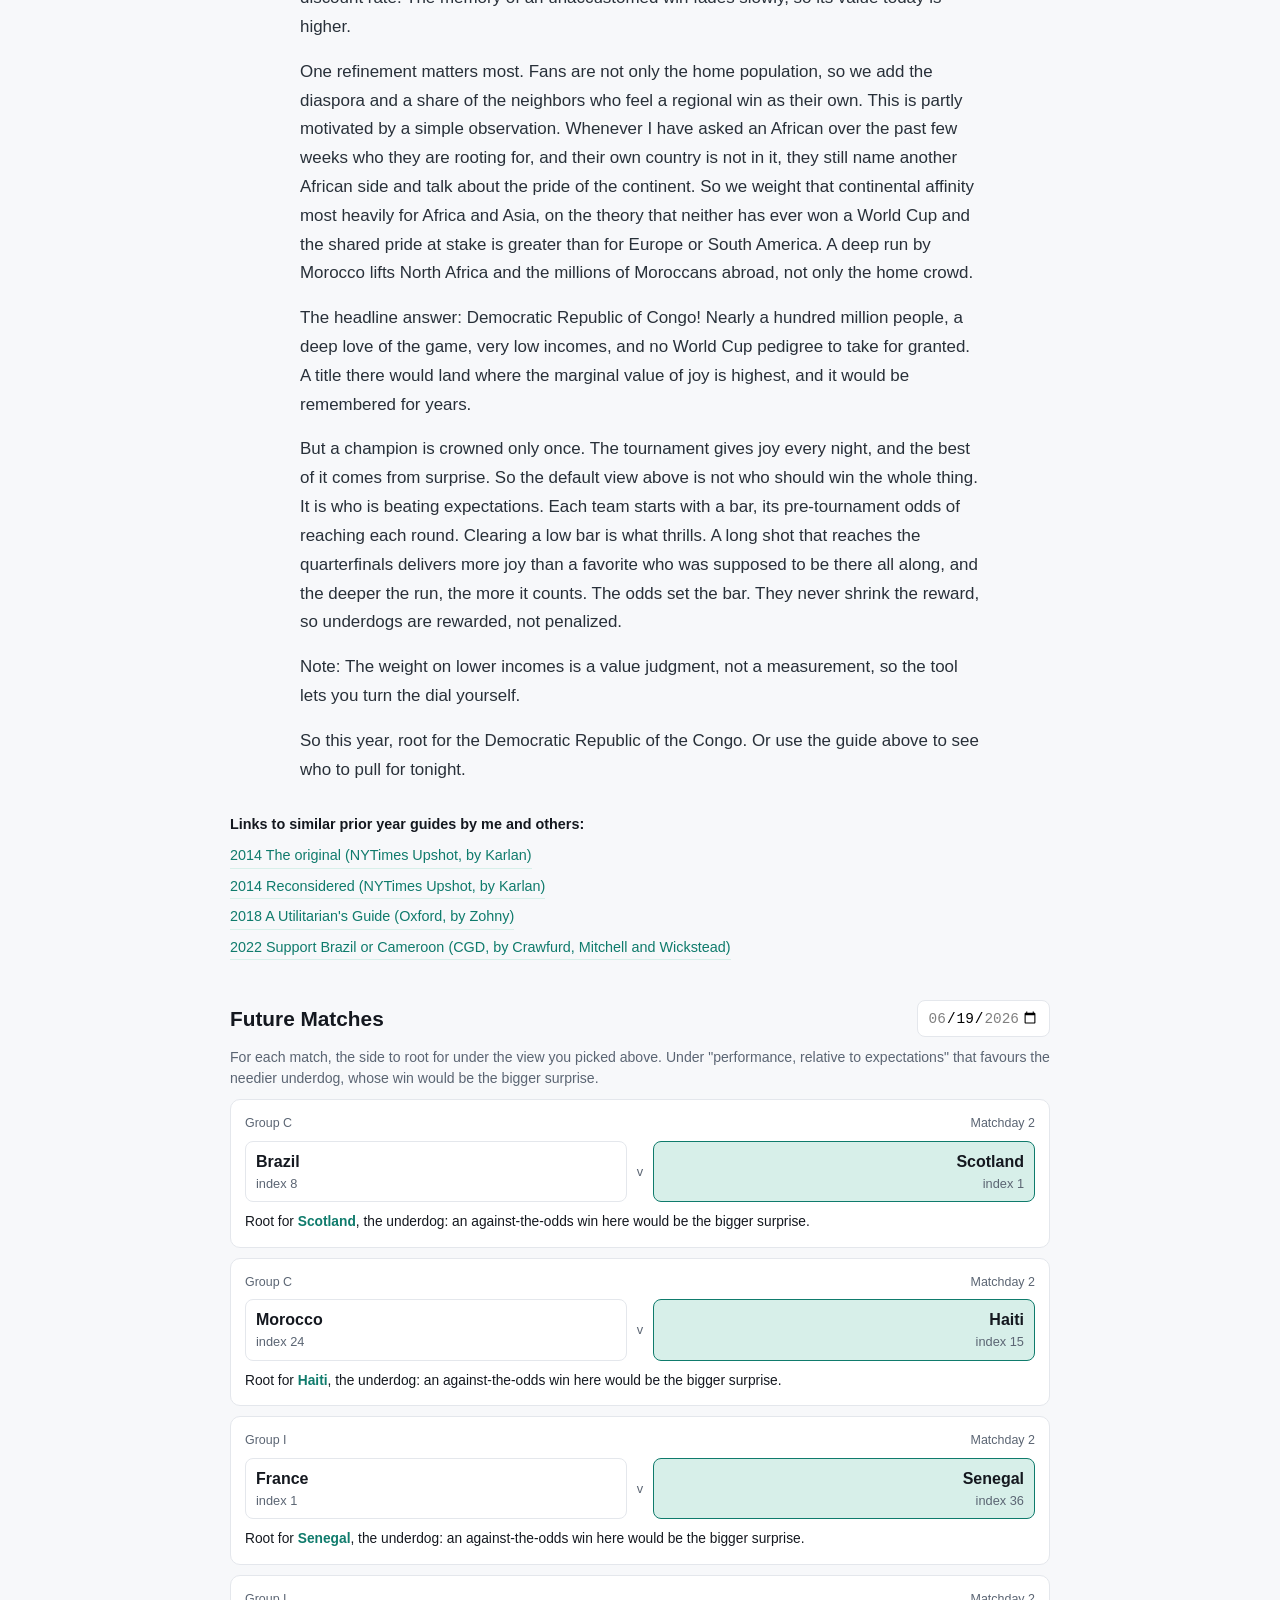
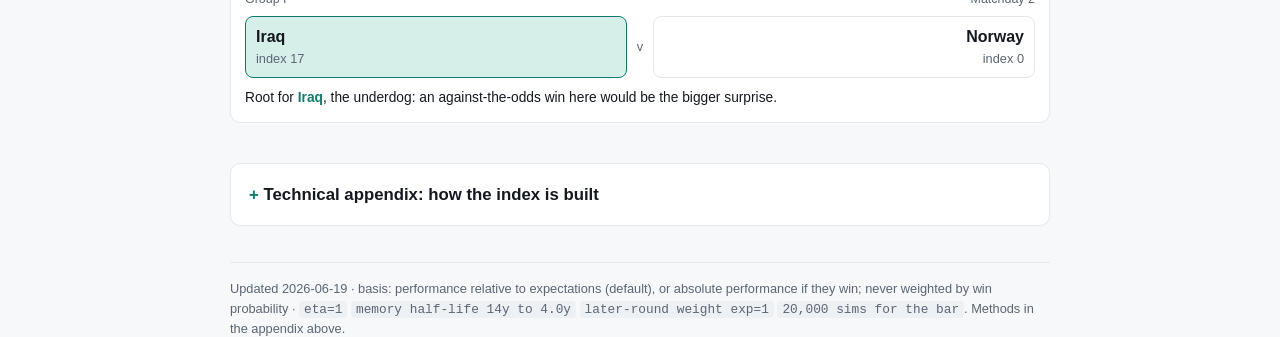
==== commit fefc96e0: "Card on click (not hover); reword headline; trim legend 1) Replace "few expect much of them" with "o" ====
--- a/worldcup/web/index.html
+++ b/worldcup/web/index.html
@@ -59,9 +59,7 @@
 
     <section class="chart-wrap">
       <p class="chart-legend">Bar height is the score, tallest first (leader fixed at
-        100). Under each bar: country, <span class="lg-prior">Best Prior</span> result
-        and its <span class="lg-exp">2026 Expectation</span>. Hover any bar for the
-        full detail.</p>
+        100). Click a country for its full detail.</p>
       <div id="chart"></div>
       <div id="tooltip" class="tooltip hidden"></div>
       <div class="compare-bar">
--- a/worldcup/web/styles.css
+++ b/worldcup/web/styles.css
@@ -407,3 +407,9 @@
 
 .compare-bar { max-width: 860px; margin: 12px auto 0; display: flex; align-items: center; gap: 10px; flex-wrap: wrap; }
 .compare-hint { color: var(--muted); font-size: 0.85rem; }
+
+/* Click (not hover) opens the detail card; hover just signals clickability */
+.barcell, .namecell, .abbr { cursor: pointer; }
+.barcell .bar { transition: width .12s ease, filter .12s ease, height .2s ease; }
+.barcell:hover .bar { width: 94%; filter: brightness(1.12); }
+.namecell:hover span, .abbr:hover { color: var(--accent); }
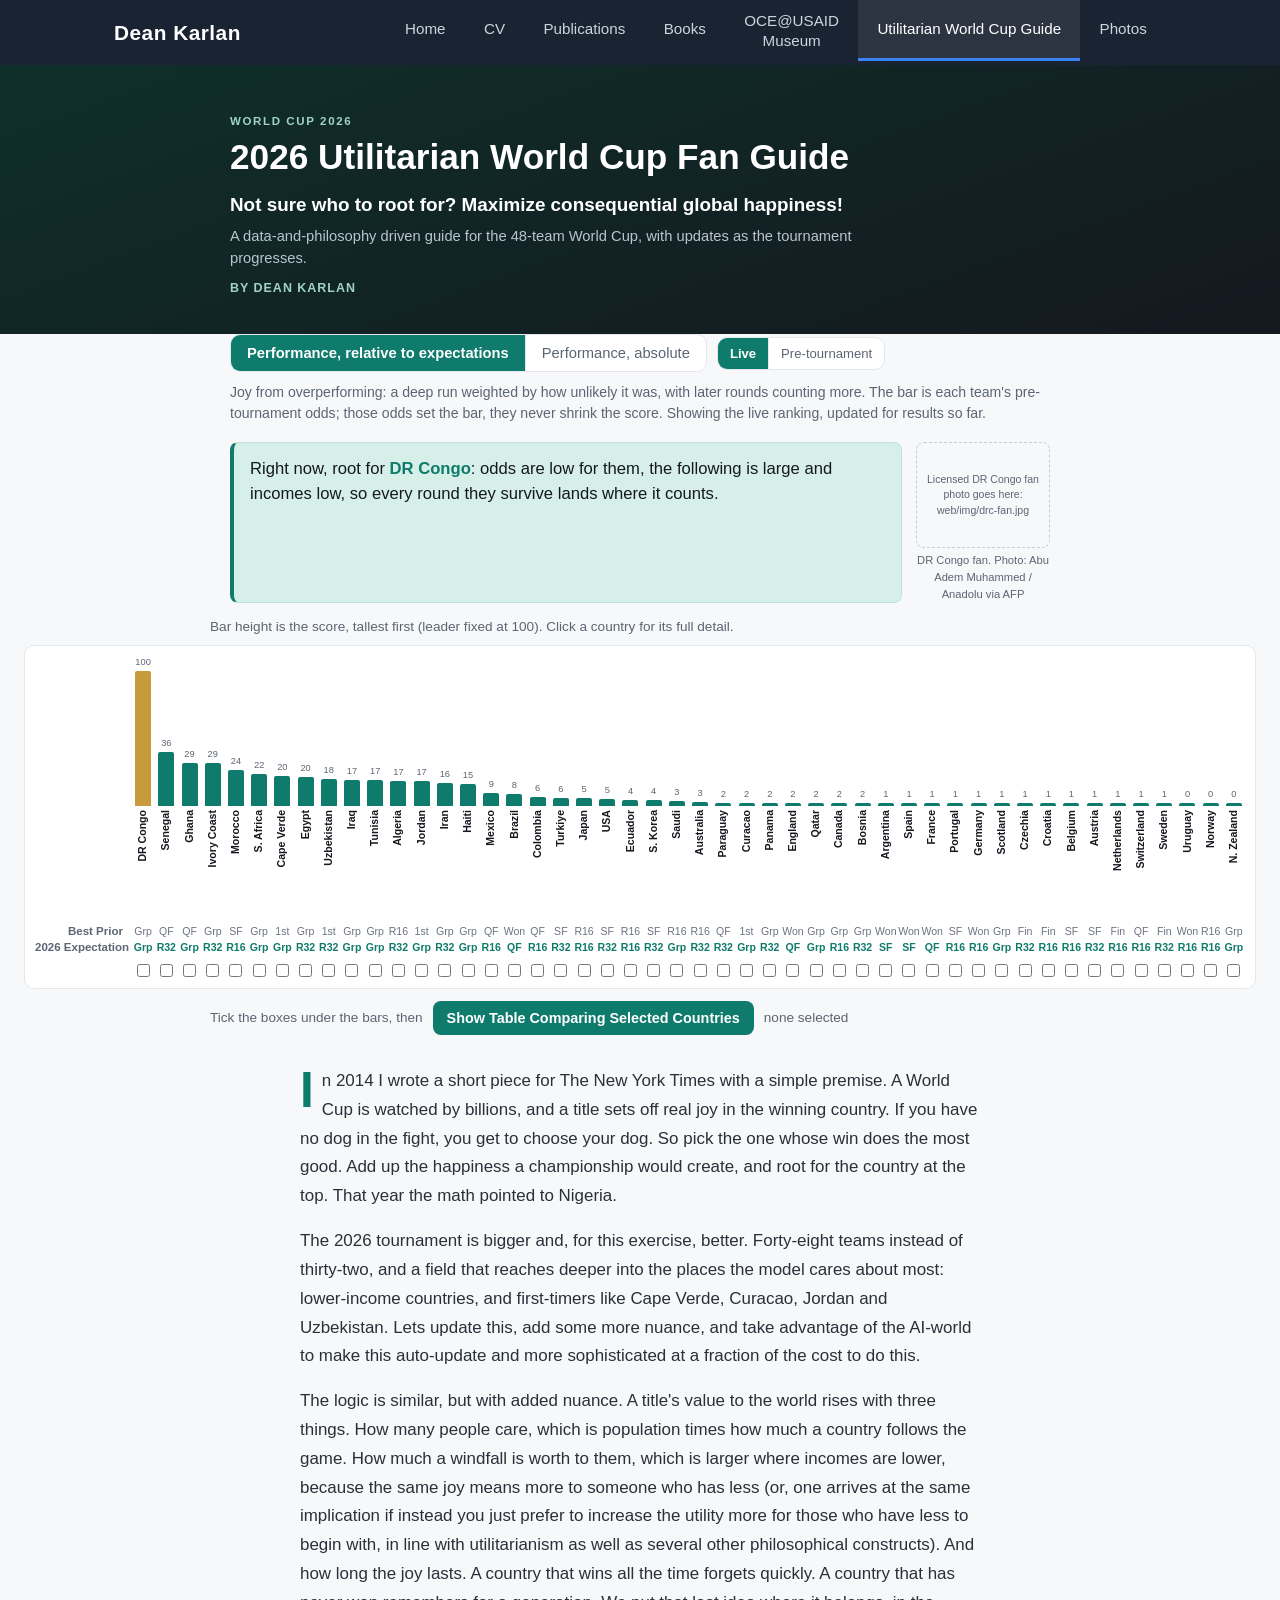
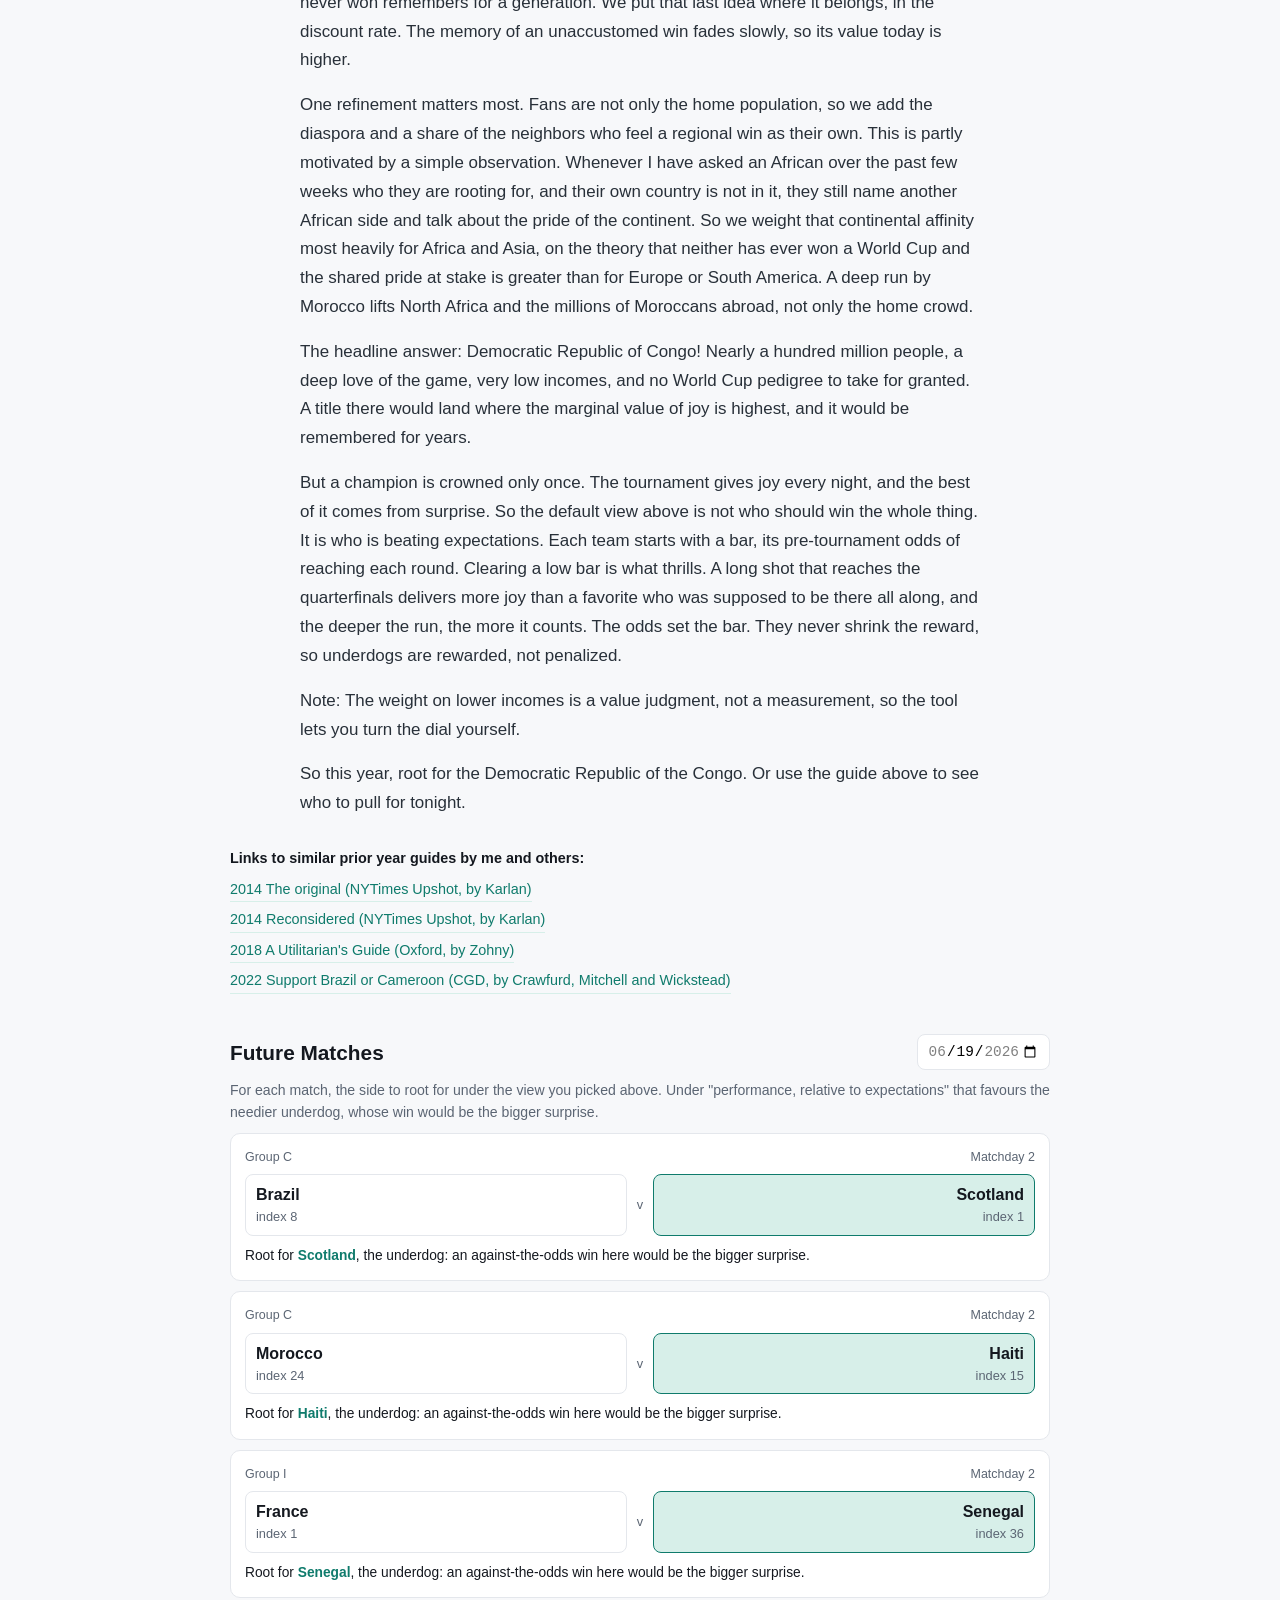
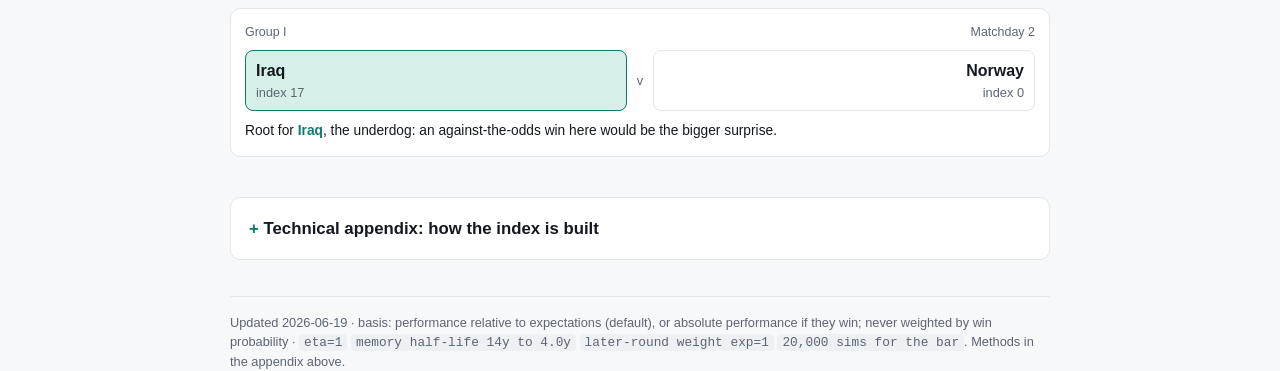
==== commit bf7aa434: "Photo slot: add AFP/Anadolu credit line and license note Wire the DR Congo fan-photo slot with the r" ====
--- a/worldcup/web/index.html
+++ b/worldcup/web/index.html
@@ -52,8 +52,8 @@
     <div class="topline">
       <div id="headline" class="headline"></div>
       <figure class="hero-photo">
-        <img src="img/drc-fan.jpg" alt="DR Congo's viral statue fan" onerror="this.closest('figure').classList.add('noimg')" />
-        <figcaption>DR Congo's viral fan</figcaption>
+        <img src="img/drc-fan.jpg" alt="A DR Congo fan points to the sky in the stands" onerror="this.closest('figure').classList.add('noimg')" />
+        <figcaption>DR Congo fan. Photo: Abu Adem Muhammed / Anadolu via AFP</figcaption>
       </figure>
     </div>
 
--- a/worldcup/web/styles.css
+++ b/worldcup/web/styles.css
@@ -355,7 +355,7 @@
 .hero-photo figcaption { font-size: 0.7rem; color: var(--muted); margin-top: 4px; }
 .hero-photo.noimg img { display: none; }
 .hero-photo.noimg::before {
-  content: "Add DR Congo fan photo: web/img/drc-fan.jpg";
+  content: "Licensed DR Congo fan photo goes here: web/img/drc-fan.jpg";
   display: flex; align-items: center; justify-content: center; text-align: center;
   height: 92px; border: 1px dashed #c7ccd2; border-radius: 8px; color: var(--muted);
   font-size: 0.66rem; padding: 6px;
@@ -413,3 +413,11 @@
 .barcell .bar { transition: width .12s ease, filter .12s ease, height .2s ease; }
 .barcell:hover .bar { width: 94%; filter: brightness(1.12); }
 .namecell:hover span, .abbr:hover { color: var(--accent); }
+
+/* Prominent close button on the comparison table */
+#ct-close {
+  background: var(--accent); color: #fff; border: none; cursor: pointer;
+  font-size: 0.9rem; font-weight: 700; line-height: 1; padding: 8px 14px;
+  border-radius: 8px;
+}
+#ct-close:hover { background: #0c6457; }
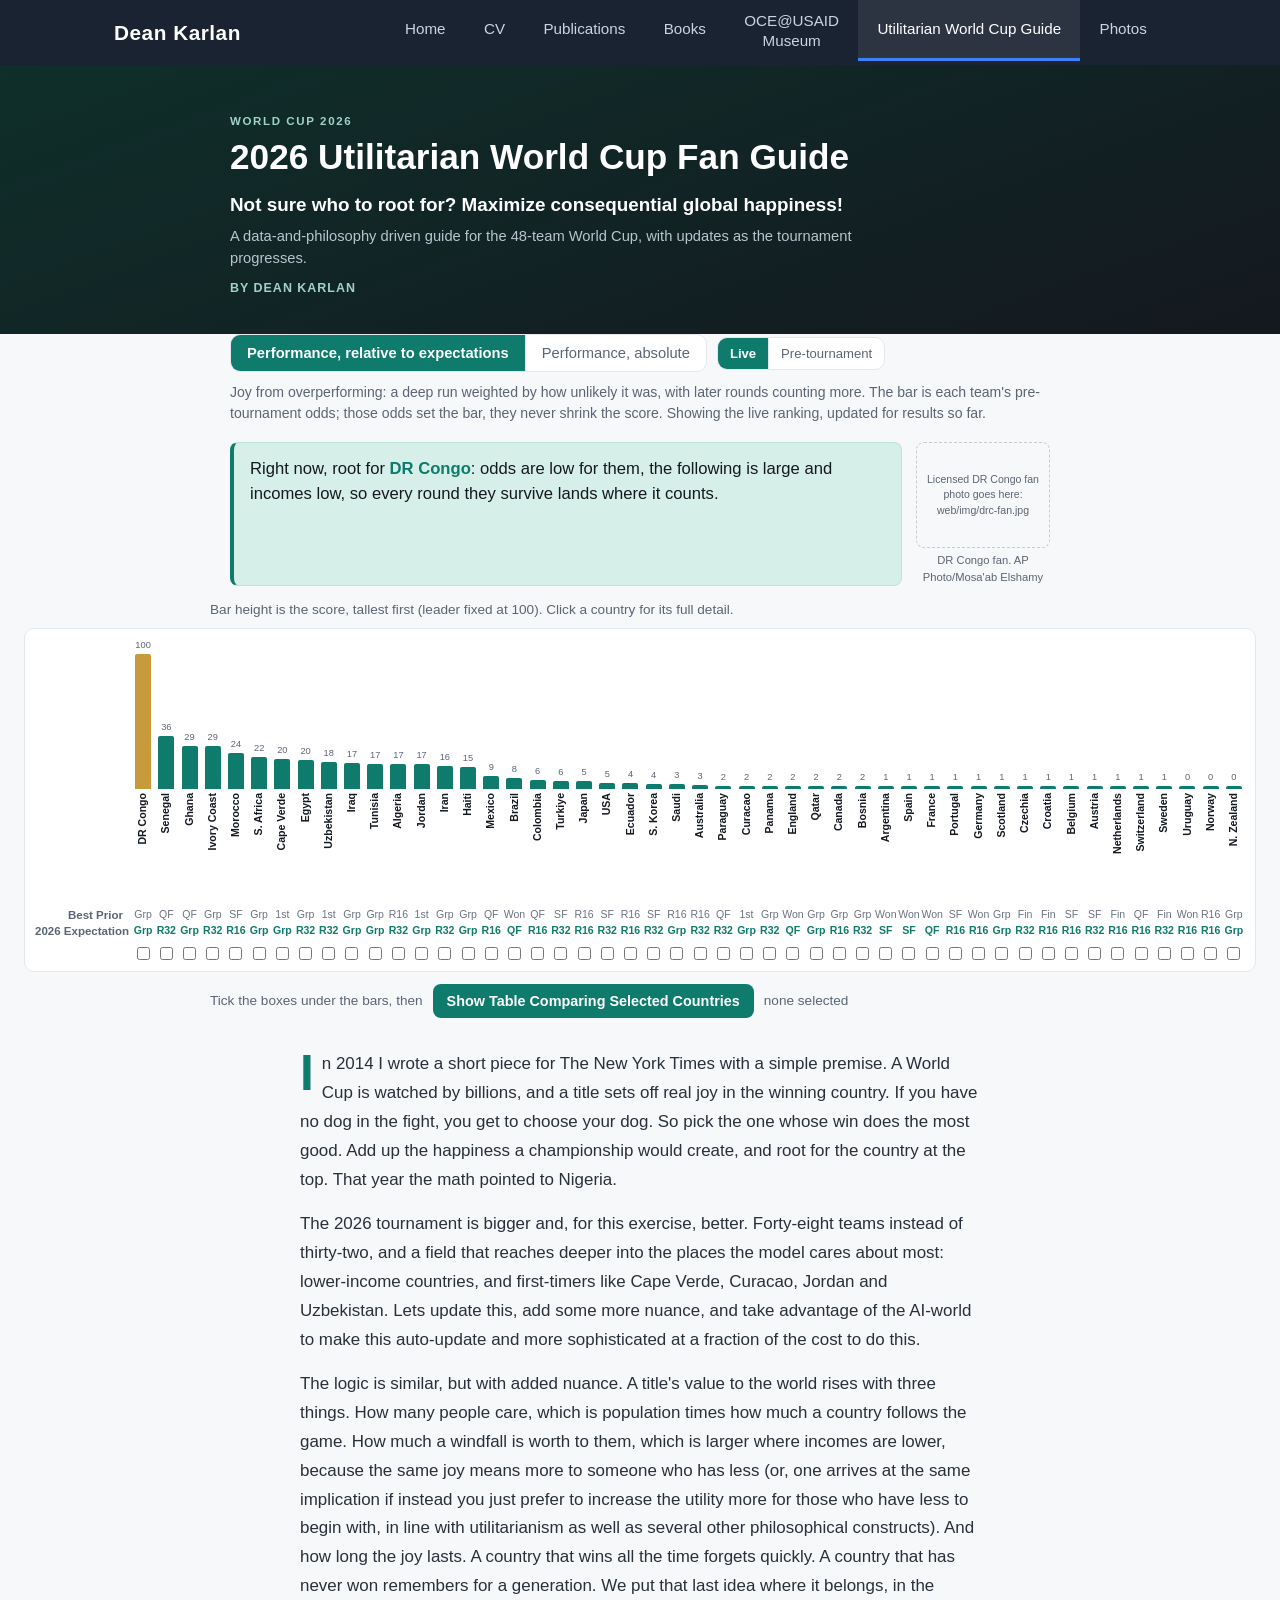
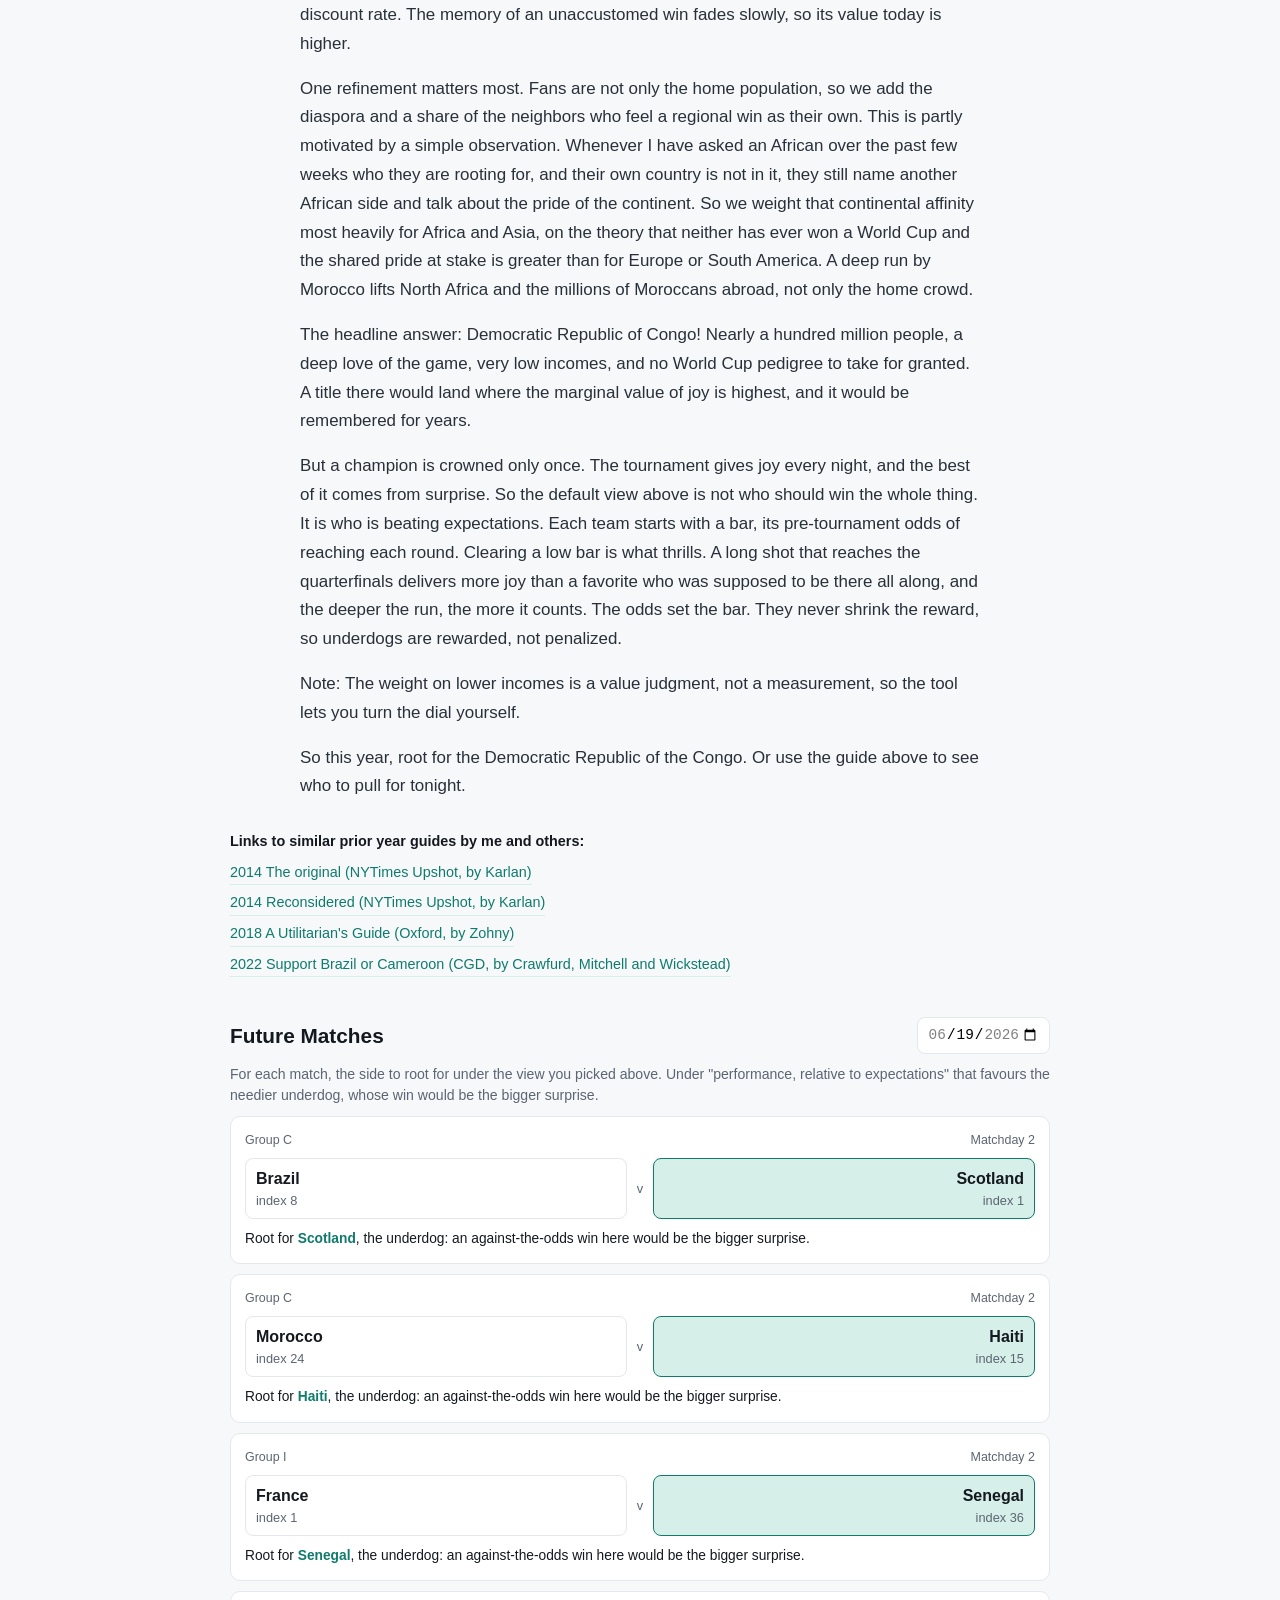
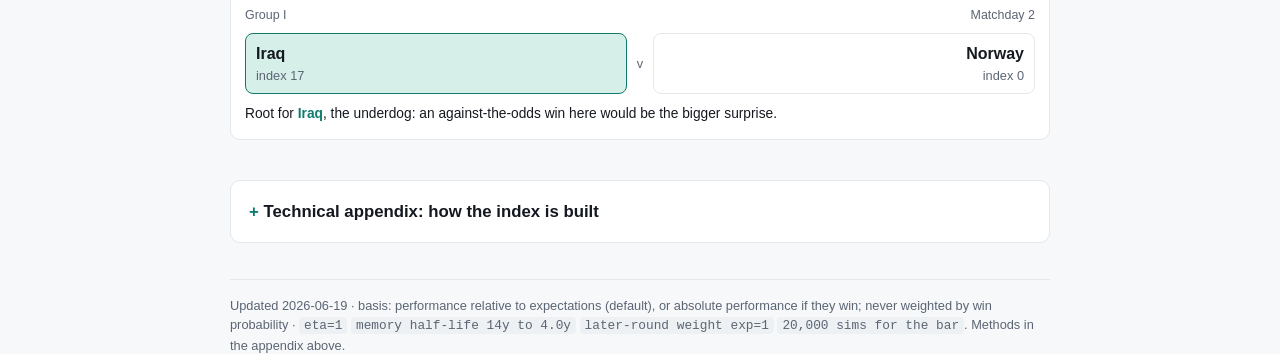
==== commit 01e360d9: "Update photo credit line to AP Photo/Mosa'ab Elshamy Co-Authored-By: Claude Opus 4.8 (1M context) <n" ====
--- a/worldcup/web/index.html
+++ b/worldcup/web/index.html
@@ -53,7 +53,7 @@
       <div id="headline" class="headline"></div>
       <figure class="hero-photo">
         <img src="img/drc-fan.jpg" alt="A DR Congo fan points to the sky in the stands" onerror="this.closest('figure').classList.add('noimg')" />
-        <figcaption>DR Congo fan. Photo: Abu Adem Muhammed / Anadolu via AFP</figcaption>
+        <figcaption>DR Congo fan. AP Photo/Mosa'ab Elshamy</figcaption>
       </figure>
     </div>
 
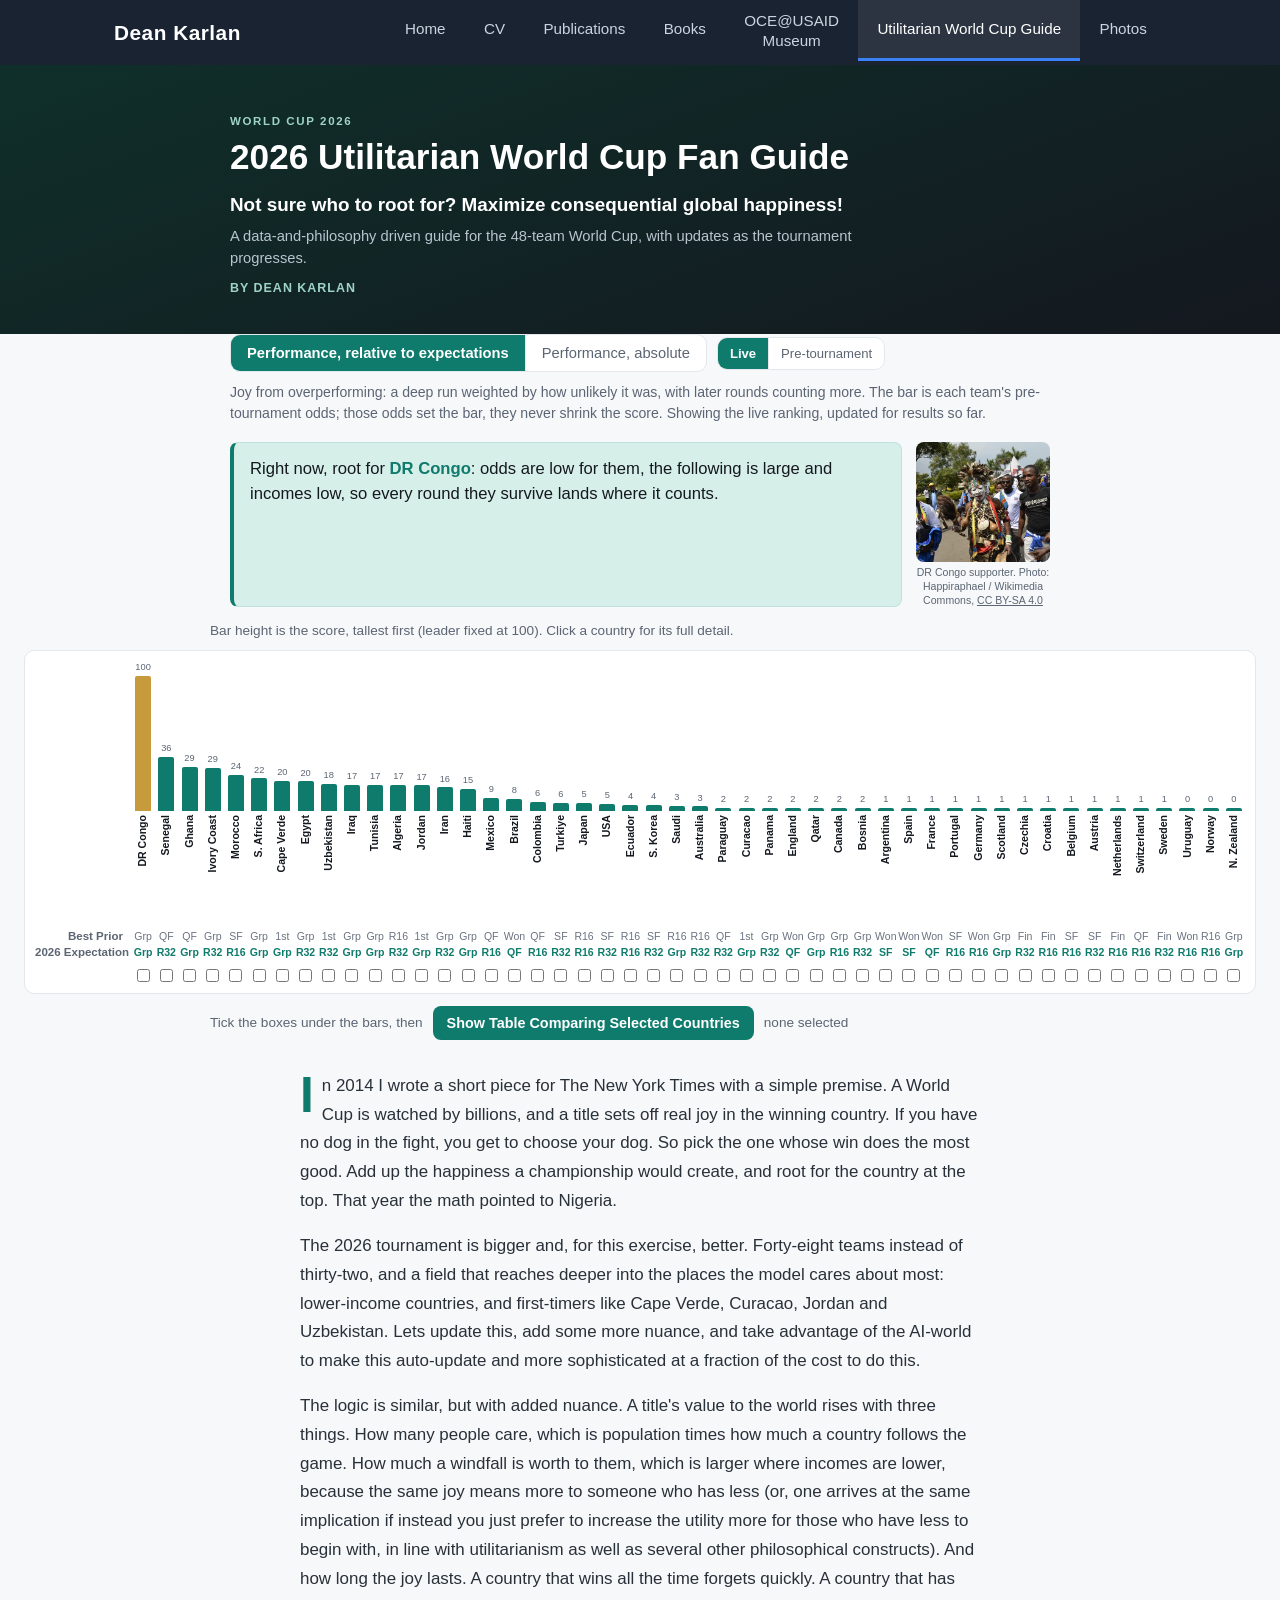
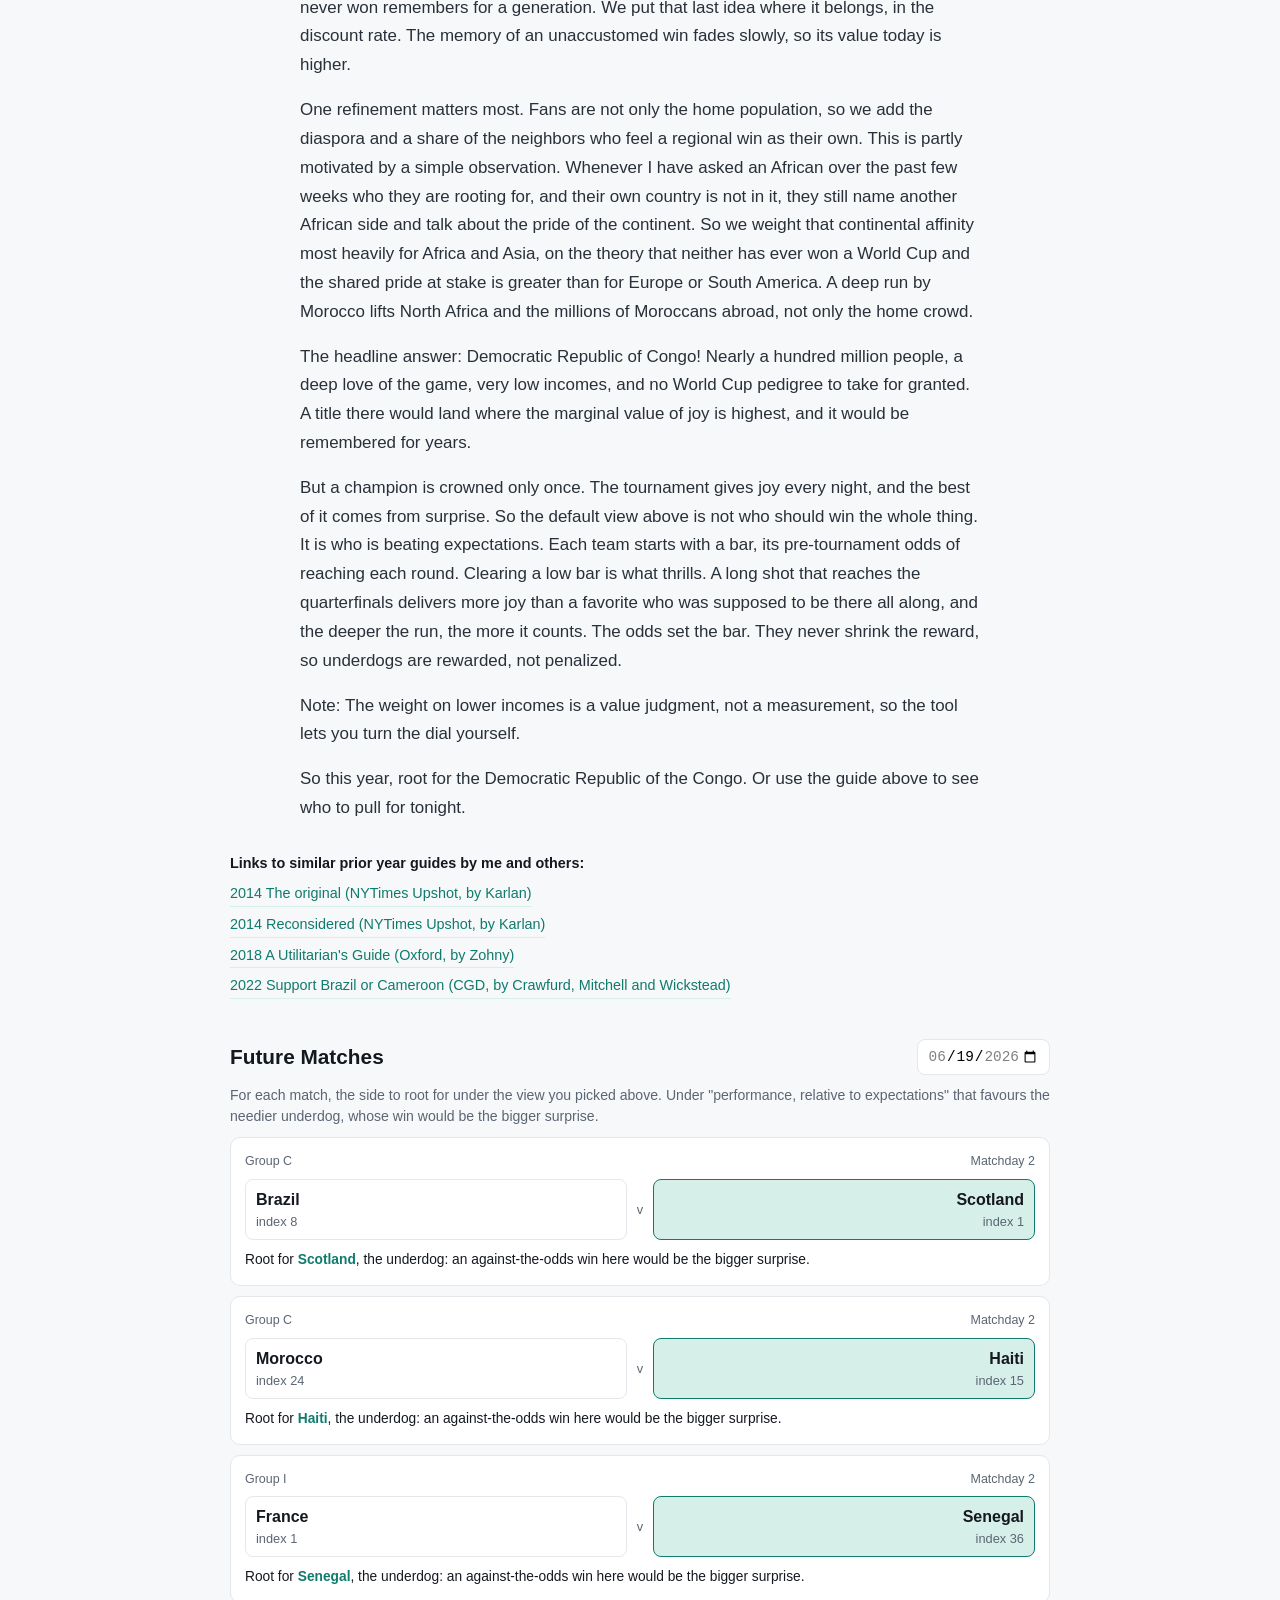
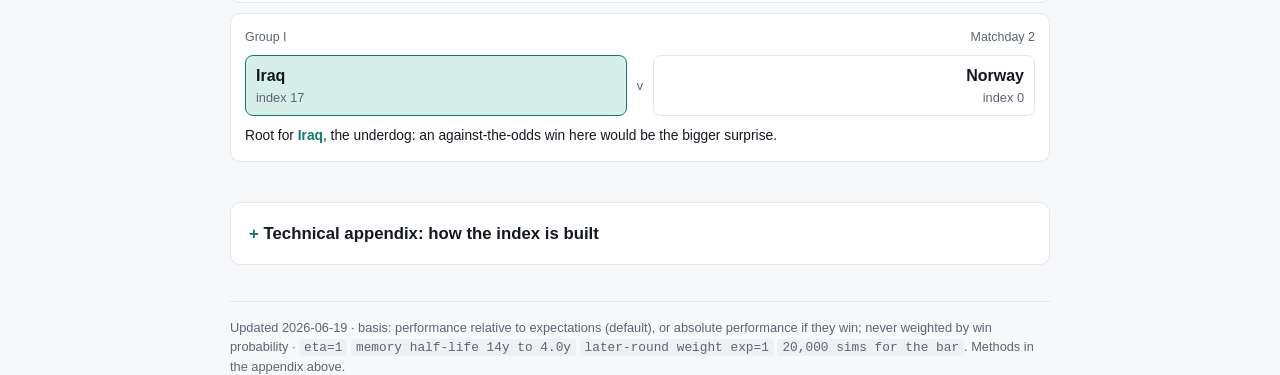
==== commit 6d6ad30c: "Add a freely licensed DR Congo supporter photo as the hero image Use a CC BY-SA 4.0 photo of a DR Co" ====
--- a/worldcup/web/index.html
+++ b/worldcup/web/index.html
@@ -52,8 +52,8 @@
     <div class="topline">
       <div id="headline" class="headline"></div>
       <figure class="hero-photo">
-        <img src="img/drc-fan.jpg" alt="A DR Congo fan points to the sky in the stands" onerror="this.closest('figure').classList.add('noimg')" />
-        <figcaption>DR Congo fan. AP Photo/Mosa'ab Elshamy</figcaption>
+        <img src="img/drc-fan.jpg" alt="A Democratic Republic of the Congo football supporter in the stands" onerror="this.closest('figure').classList.add('noimg')" />
+        <figcaption>DR Congo supporter. Photo: Happiraphael / Wikimedia Commons, <a href="https://creativecommons.org/licenses/by-sa/4.0/" target="_blank" rel="noopener">CC BY-SA 4.0</a></figcaption>
       </figure>
     </div>
 
--- a/worldcup/web/styles.css
+++ b/worldcup/web/styles.css
@@ -351,8 +351,9 @@
 .topline { display: flex; gap: 14px; align-items: stretch; }
 .topline #headline { flex: 1; }
 .hero-photo { flex: 0 0 134px; width: 134px; margin: 0; text-align: center; }
-.hero-photo img { width: 100%; height: 92px; object-fit: cover; border-radius: 8px; display: block; }
-.hero-photo figcaption { font-size: 0.7rem; color: var(--muted); margin-top: 4px; }
+.hero-photo img { width: 100%; height: 120px; object-fit: cover; object-position: center 22%; border-radius: 8px; display: block; }
+.hero-photo figcaption { font-size: 0.66rem; color: var(--muted); margin-top: 4px; line-height: 1.3; }
+.hero-photo figcaption a { color: var(--muted); }
 .hero-photo.noimg img { display: none; }
 .hero-photo.noimg::before {
   content: "Licensed DR Congo fan photo goes here: web/img/drc-fan.jpg";
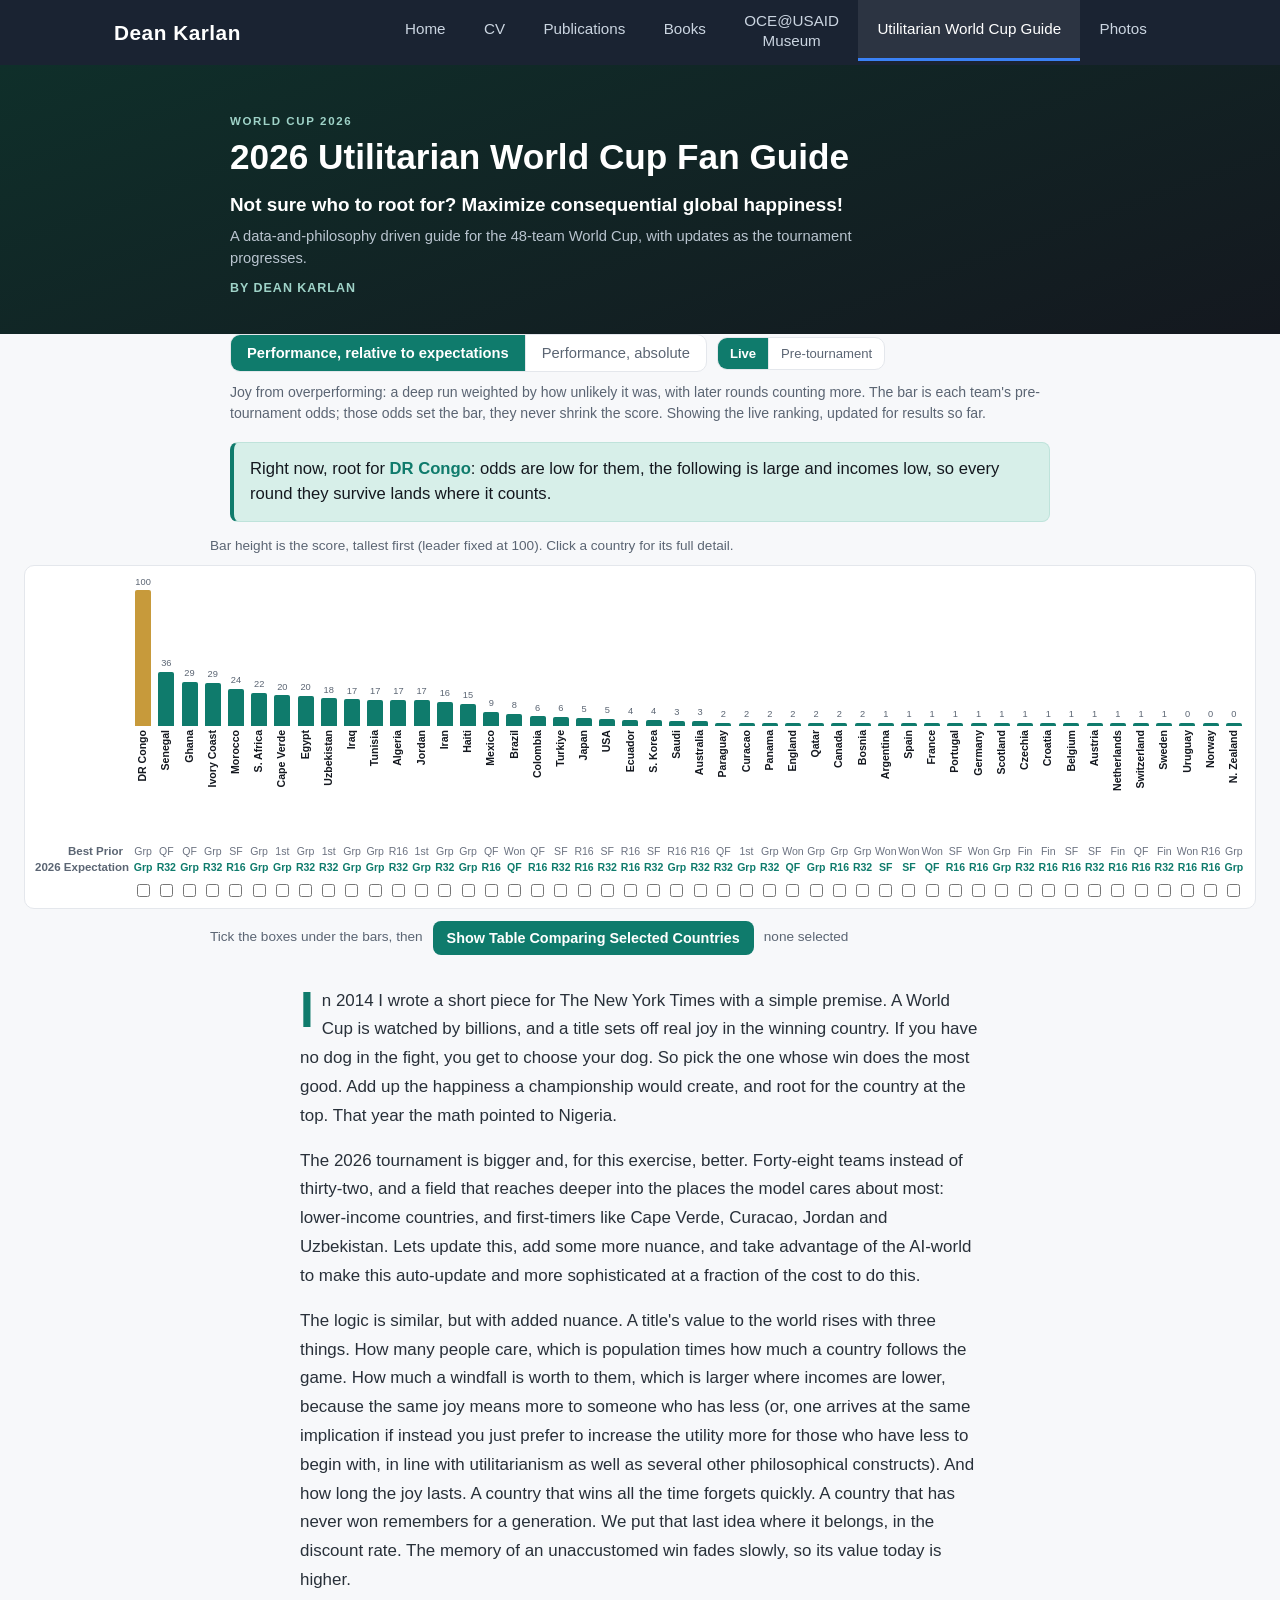
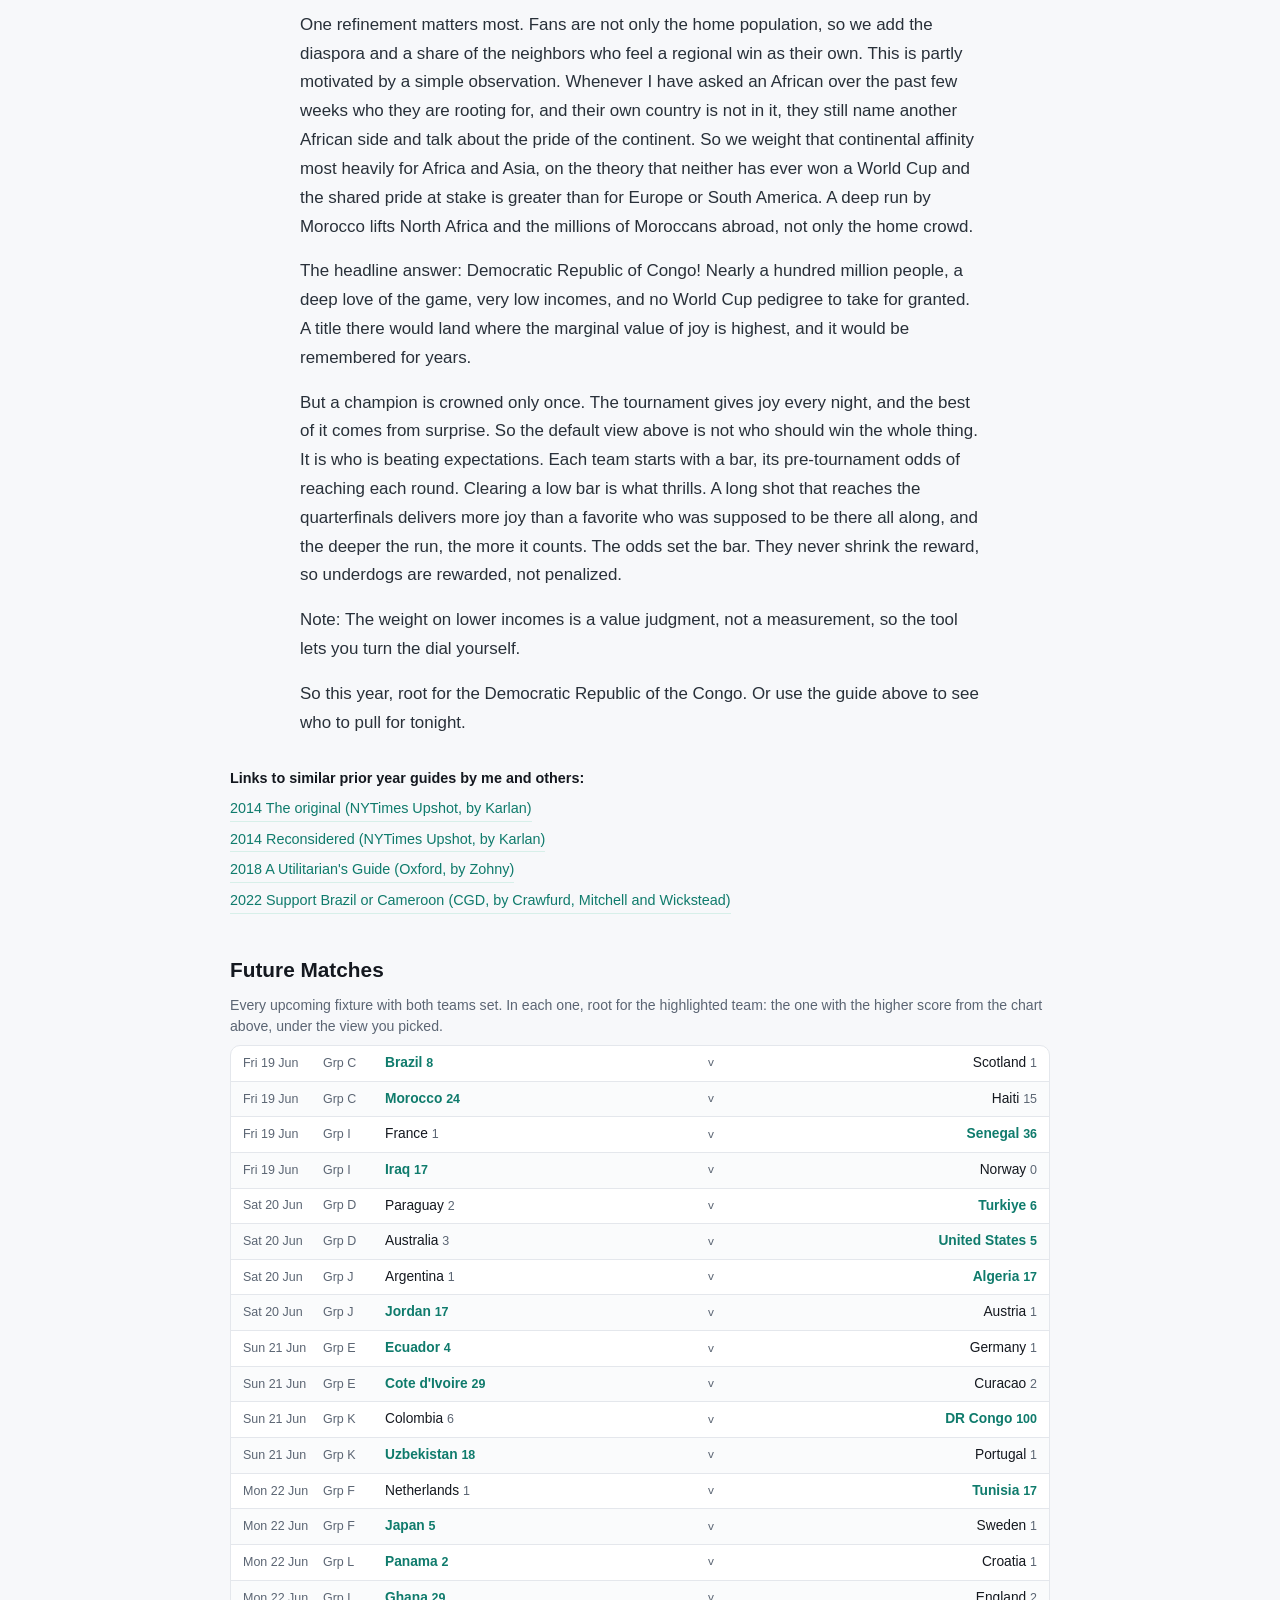
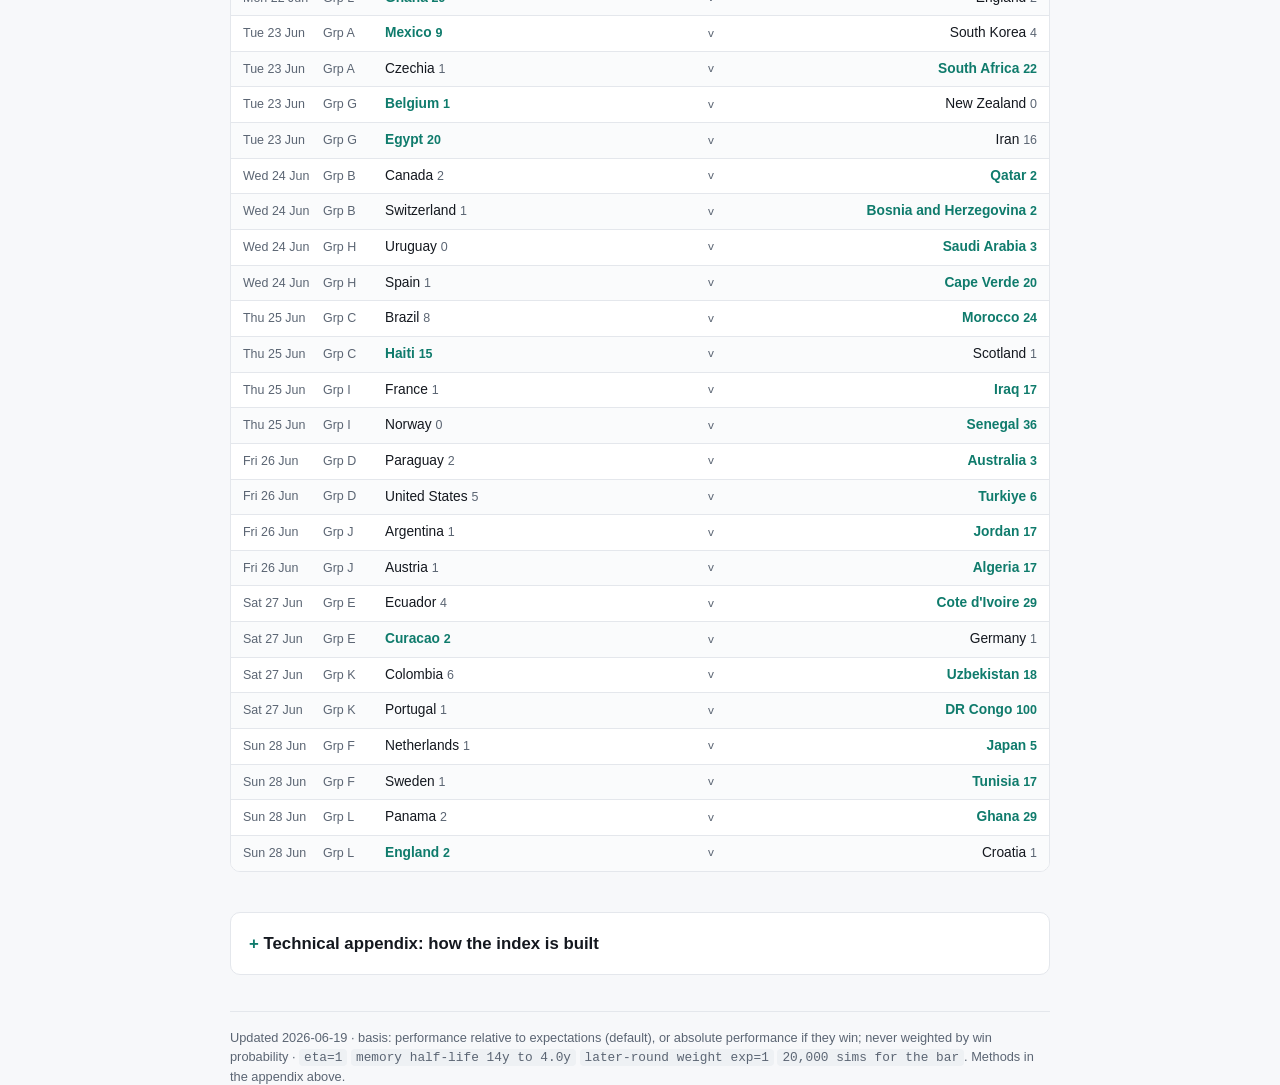
==== commit 00952b33: "Remove photo; rework Future Matches list Photo: remove the hero image, slot, file and dead CSS entir" ====
--- a/worldcup/web/index.html
+++ b/worldcup/web/index.html
@@ -49,13 +49,7 @@
       <p class="view-note" id="view-note"></p>
     </section>
 
-    <div class="topline">
-      <div id="headline" class="headline"></div>
-      <figure class="hero-photo">
-        <img src="img/drc-fan.jpg" alt="A Democratic Republic of the Congo football supporter in the stands" onerror="this.closest('figure').classList.add('noimg')" />
-        <figcaption>DR Congo supporter. Photo: Happiraphael / Wikimedia Commons, <a href="https://creativecommons.org/licenses/by-sa/4.0/" target="_blank" rel="noopener">CC BY-SA 4.0</a></figcaption>
-      </figure>
-    </div>
+    <div id="headline" class="headline"></div>
 
     <section class="chart-wrap">
       <p class="chart-legend">Bar height is the score, tallest first (leader fixed at
@@ -143,11 +137,10 @@
     <section class="tonight">
       <div class="tonight-head">
         <h2>Future Matches</h2>
-        <input type="date" id="match-date" />
-      </div>
-      <p class="view-note">For each match, the side to root for under the view you
-        picked above. Under "performance, relative to expectations" that favours the
-        needier underdog, whose win would be the bigger surprise.</p>
+      </div>
+      <p class="view-note">Every upcoming fixture with both teams set. In each one,
+        root for the highlighted team: the one with the higher score from the chart
+        above, under the view you picked.</p>
       <div id="matches"></div>
     </section>
 
--- a/worldcup/web/styles.css
+++ b/worldcup/web/styles.css
@@ -348,20 +348,6 @@
 /* ============ v2: flipped chart, pinned card, photo ============ */
 html { overflow-x: clip; }
 
-.topline { display: flex; gap: 14px; align-items: stretch; }
-.topline #headline { flex: 1; }
-.hero-photo { flex: 0 0 134px; width: 134px; margin: 0; text-align: center; }
-.hero-photo img { width: 100%; height: 120px; object-fit: cover; object-position: center 22%; border-radius: 8px; display: block; }
-.hero-photo figcaption { font-size: 0.66rem; color: var(--muted); margin-top: 4px; line-height: 1.3; }
-.hero-photo figcaption a { color: var(--muted); }
-.hero-photo.noimg img { display: none; }
-.hero-photo.noimg::before {
-  content: "Licensed DR Congo fan photo goes here: web/img/drc-fan.jpg";
-  display: flex; align-items: center; justify-content: center; text-align: center;
-  height: 92px; border: 1px dashed #c7ccd2; border-radius: 8px; color: var(--muted);
-  font-size: 0.66rem; padding: 6px;
-}
-
 /* Full-width chart band so 48 bars fit with no horizontal scroll */
 .chart-wrap { position: relative; width: 100vw; margin-left: calc(50% - 50vw); padding: 0 24px; margin-top: 14px; }
 .chart-legend { max-width: 860px; margin: 0 auto 8px; }
@@ -422,3 +408,29 @@
   border-radius: 8px;
 }
 #ct-close:hover { background: #0c6457; }
+
+/* Compact future-matches list */
+#matches { border: 1px solid var(--line); border-radius: 10px; overflow: hidden; margin-top: 8px; background: var(--card); }
+.match {
+  display: grid; grid-template-columns: 70px 52px 1fr; align-items: center; gap: 10px;
+  padding: 7px 12px; font-size: 0.86rem;
+  background: transparent; border: none; border-bottom: 1px solid var(--line);
+  border-radius: 0; margin: 0;
+}
+.match:last-child { border-bottom: none; }
+.match:nth-child(even) { background: #fafbfc; }
+.m-date { color: var(--muted); font-size: 0.78rem; white-space: nowrap; }
+.m-grp { color: var(--muted); font-size: 0.78rem; }
+.m-pair { display: grid; grid-template-columns: 1fr 18px 1fr; align-items: center; gap: 6px; }
+.m-team { color: var(--ink); }
+.m-team.right { text-align: right; }
+.m-team i { font-style: normal; color: var(--muted); font-variant-numeric: tabular-nums; font-size: 0.78rem; }
+.m-team.pick { font-weight: 700; color: var(--accent); }
+.m-team.pick i { color: var(--accent); }
+.m-v { text-align: center; color: var(--muted); font-size: 0.74rem; }
+
+@media (max-width: 620px) {
+  .match { grid-template-columns: 58px 1fr; row-gap: 2px; }
+  .match .m-grp { display: none; }
+  .m-pair { grid-column: 1 / -1; }
+}
